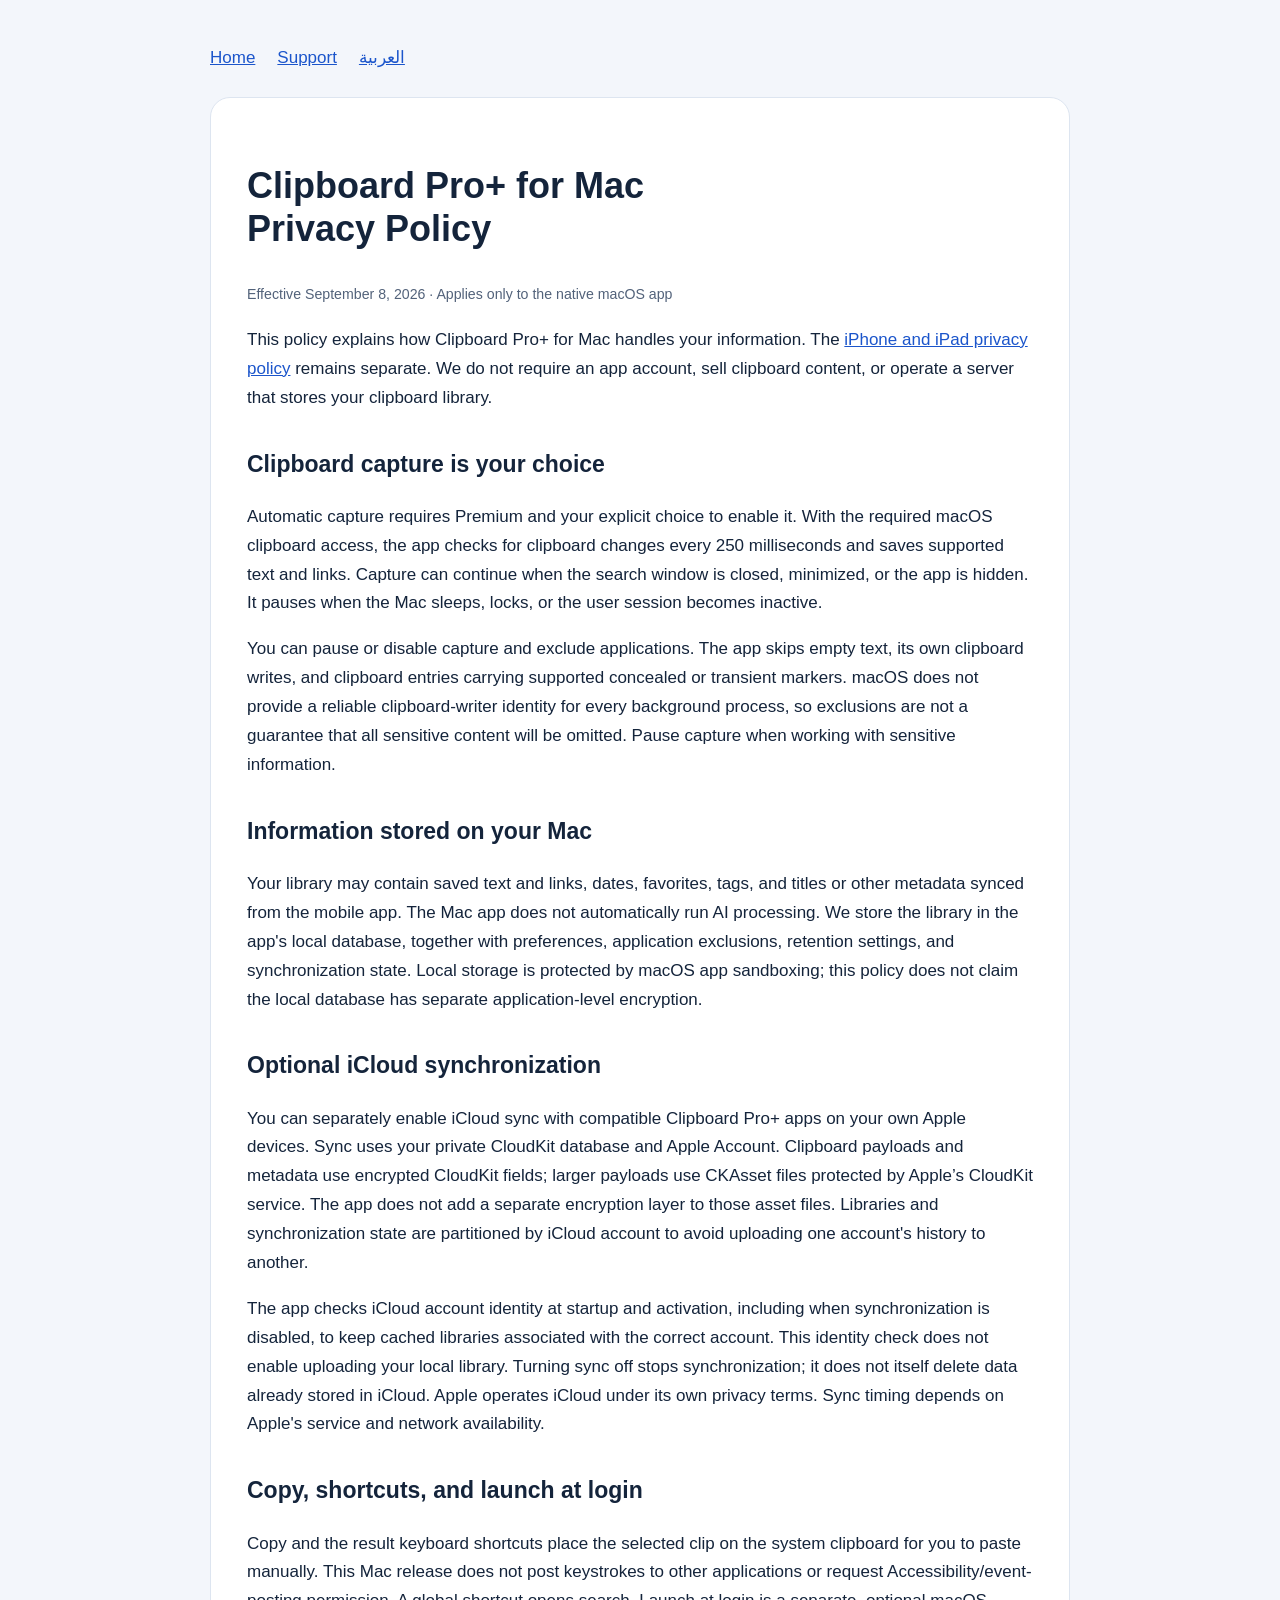
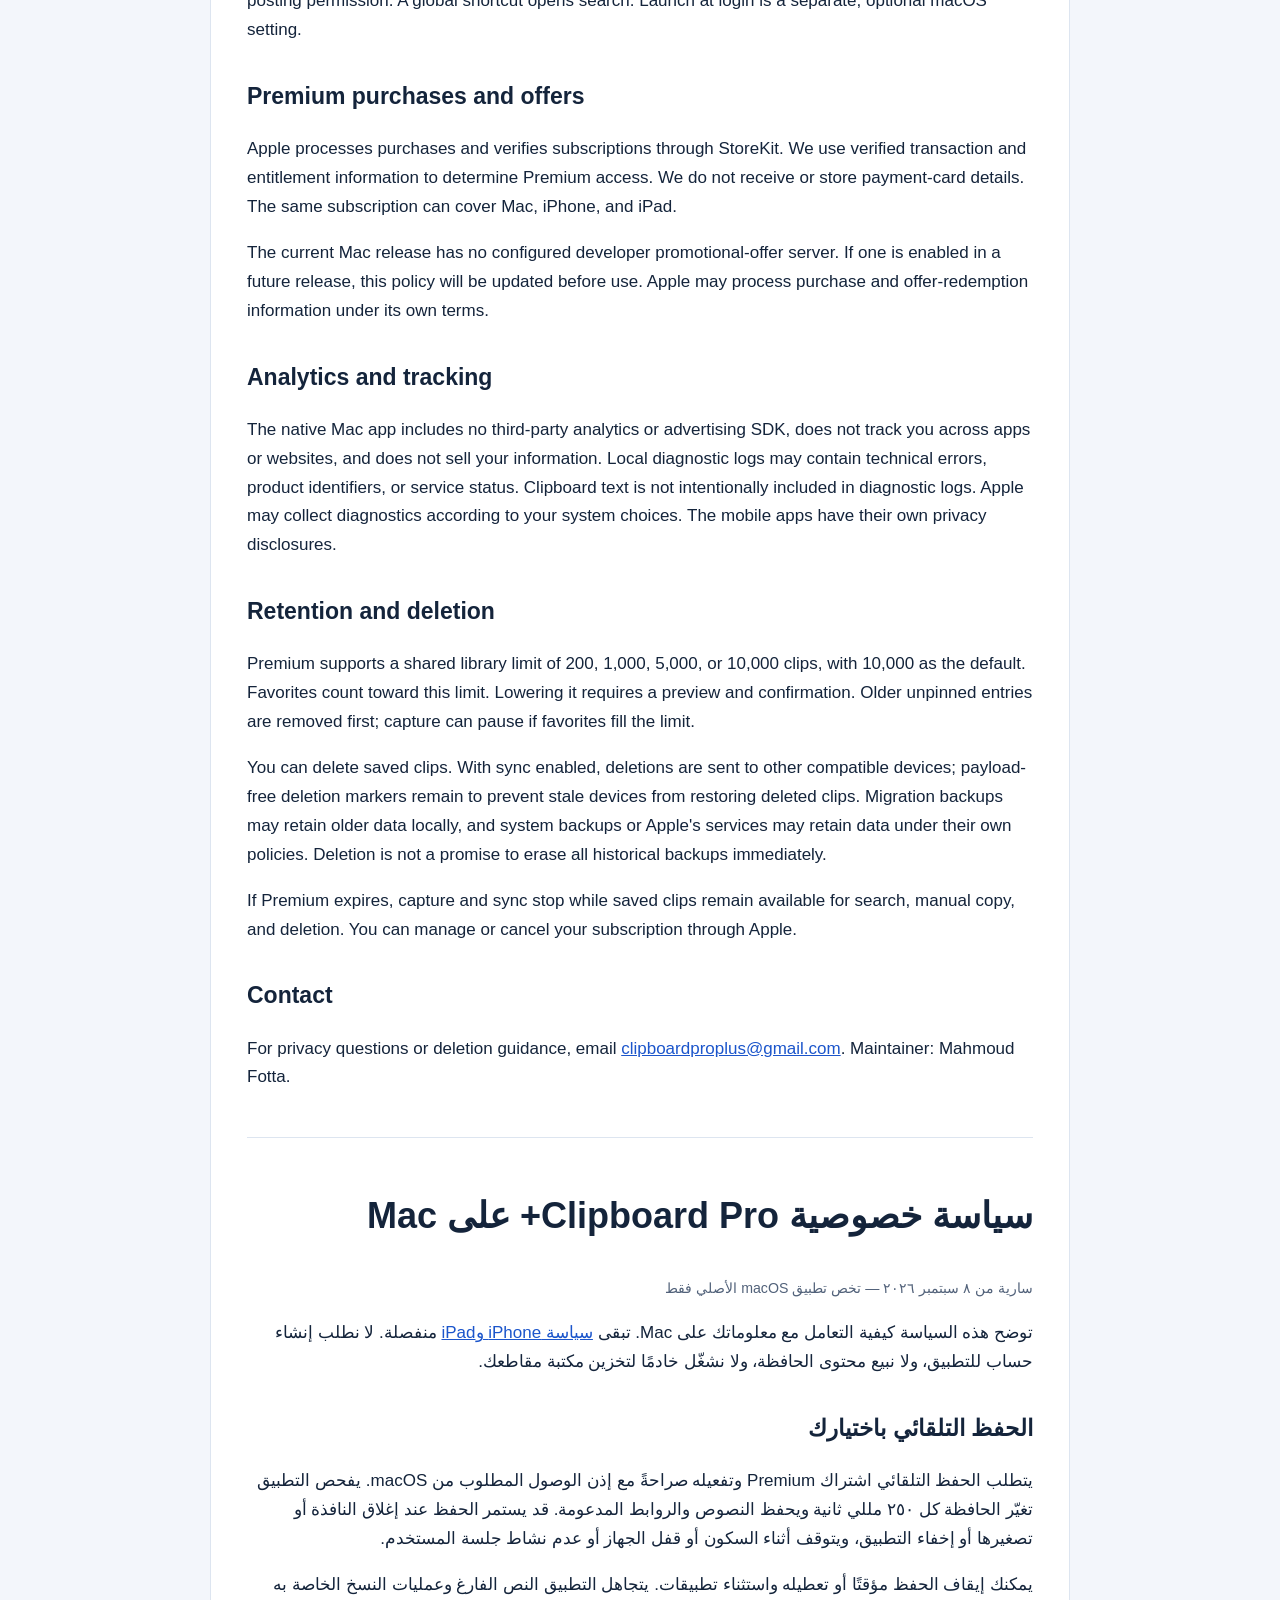
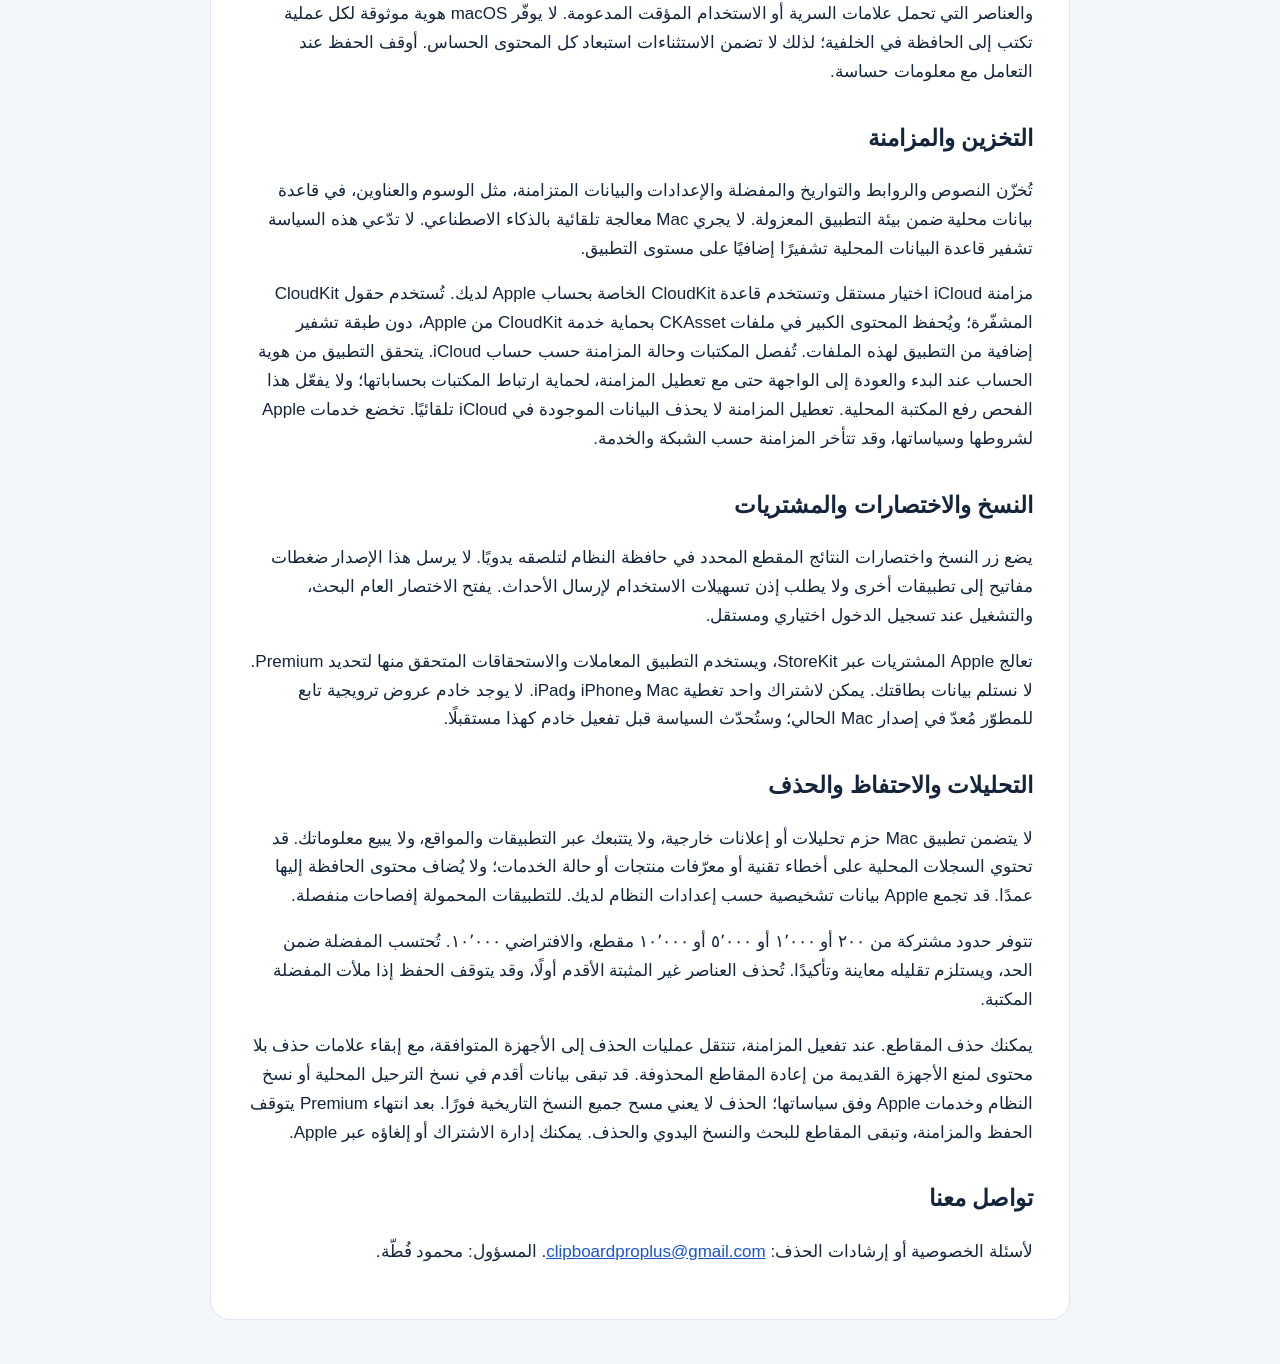
==== docs/mac-privacy-policy/index.html @ 97afd665 "Add a separate privacy policy for the native Mac companion" ====
<!doctype html>
<html lang="en"><head><meta charset="utf-8"><meta name="viewport" content="width=device-width,initial-scale=1"><title>Clipboard Pro+ for Mac — Privacy Policy</title><style>body{margin:0;background:#f3f6fb;color:#14243b;font:17px/1.7 -apple-system,BlinkMacSystemFont,sans-serif}main{max-width:860px;margin:auto;padding:44px 24px}article{padding:36px;background:white;border:1px solid #dde5f0;border-radius:20px}h1{line-height:1.2;font-size:36px}h2{font-size:23px;margin-top:32px}a{color:#1b55cb}nav{display:flex;gap:22px;flex-wrap:wrap;margin-bottom:24px}small{color:#52627a}section[lang=ar]{border-top:1px solid #dde5f0;margin-top:45px;padding-top:20px}</style></head><body><main><nav><a href="../">Home</a><a href="../support/">Support</a><a href="#arabic">العربية</a></nav><article>
<h1>Clipboard Pro+ for Mac<br>Privacy Policy</h1><small>Effective September 8, 2026 · Applies only to the native macOS app</small>
<p>This policy explains how Clipboard Pro+ for Mac handles your information. The <a href="../privacy-policy/">iPhone and iPad privacy policy</a> remains separate. We do not require an app account, sell clipboard content, or operate a server that stores your clipboard library.</p>
<h2>Clipboard capture is your choice</h2>
<p>Automatic capture requires Premium and your explicit choice to enable it. With the required macOS clipboard access, the app checks for clipboard changes every 250 milliseconds and saves supported text and links. Capture can continue when the search window is closed, minimized, or the app is hidden. It pauses when the Mac sleeps, locks, or the user session becomes inactive.</p>
<p>You can pause or disable capture and exclude applications. The app skips empty text, its own clipboard writes, and clipboard entries carrying supported concealed or transient markers. macOS does not provide a reliable clipboard-writer identity for every background process, so exclusions are not a guarantee that all sensitive content will be omitted. Pause capture when working with sensitive information.</p>
<h2>Information stored on your Mac</h2>
<p>Your library may contain saved text and links, dates, favorites, tags, and titles or other metadata synced from the mobile app. The Mac app does not automatically run AI processing. We store the library in the app's local database, together with preferences, application exclusions, retention settings, and synchronization state. Local storage is protected by macOS app sandboxing; this policy does not claim the local database has separate application-level encryption.</p>
<h2>Optional iCloud synchronization</h2>
<p>You can separately enable iCloud sync with compatible Clipboard Pro+ apps on your own Apple devices. Sync uses your private CloudKit database and Apple Account. Clipboard payloads and metadata use encrypted CloudKit fields; larger payloads use CKAsset files protected by Apple’s CloudKit service. The app does not add a separate encryption layer to those asset files. Libraries and synchronization state are partitioned by iCloud account to avoid uploading one account's history to another.</p>
<p>The app checks iCloud account identity at startup and activation, including when synchronization is disabled, to keep cached libraries associated with the correct account. This identity check does not enable uploading your local library. Turning sync off stops synchronization; it does not itself delete data already stored in iCloud. Apple operates iCloud under its own privacy terms. Sync timing depends on Apple's service and network availability.</p>
<h2>Copy, shortcuts, and launch at login</h2>
<p>Copy and the result keyboard shortcuts place the selected clip on the system clipboard for you to paste manually. This Mac release does not post keystrokes to other applications or request Accessibility/event-posting permission. A global shortcut opens search. Launch at login is a separate, optional macOS setting.</p>
<h2>Premium purchases and offers</h2>
<p>Apple processes purchases and verifies subscriptions through StoreKit. We use verified transaction and entitlement information to determine Premium access. We do not receive or store payment-card details. The same subscription can cover Mac, iPhone, and iPad.</p>
<p>The current Mac release has no configured developer promotional-offer server. If one is enabled in a future release, this policy will be updated before use. Apple may process purchase and offer-redemption information under its own terms.</p>
<h2>Analytics and tracking</h2>
<p>The native Mac app includes no third-party analytics or advertising SDK, does not track you across apps or websites, and does not sell your information. Local diagnostic logs may contain technical errors, product identifiers, or service status. Clipboard text is not intentionally included in diagnostic logs. Apple may collect diagnostics according to your system choices. The mobile apps have their own privacy disclosures.</p>
<h2>Retention and deletion</h2>
<p>Premium supports a shared library limit of 200, 1,000, 5,000, or 10,000 clips, with 10,000 as the default. Favorites count toward this limit. Lowering it requires a preview and confirmation. Older unpinned entries are removed first; capture can pause if favorites fill the limit.</p>
<p>You can delete saved clips. With sync enabled, deletions are sent to other compatible devices; payload-free deletion markers remain to prevent stale devices from restoring deleted clips. Migration backups may retain older data locally, and system backups or Apple's services may retain data under their own policies. Deletion is not a promise to erase all historical backups immediately.</p>
<p>If Premium expires, capture and sync stop while saved clips remain available for search, manual copy, and deletion. You can manage or cancel your subscription through Apple.</p>
<h2>Contact</h2><p>For privacy questions or deletion guidance, email <a href="mailto:clipboardproplus@gmail.com">clipboardproplus@gmail.com</a>. Maintainer: Mahmoud Fotta.</p>
<section id="arabic" lang="ar" dir="rtl"><h1>سياسة خصوصية Clipboard Pro+ على Mac</h1><small>سارية من ٨ سبتمبر ٢٠٢٦ — تخص تطبيق macOS الأصلي فقط</small>
<p>توضح هذه السياسة كيفية التعامل مع معلوماتك على Mac. تبقى <a href="../privacy-policy/">سياسة iPhone وiPad</a> منفصلة. لا نطلب إنشاء حساب للتطبيق، ولا نبيع محتوى الحافظة، ولا نشغّل خادمًا لتخزين مكتبة مقاطعك.</p>
<h2>الحفظ التلقائي باختيارك</h2><p>يتطلب الحفظ التلقائي اشتراك Premium وتفعيله صراحةً مع إذن الوصول المطلوب من macOS. يفحص التطبيق تغيّر الحافظة كل ٢٥٠ مللي ثانية ويحفظ النصوص والروابط المدعومة. قد يستمر الحفظ عند إغلاق النافذة أو تصغيرها أو إخفاء التطبيق، ويتوقف أثناء السكون أو قفل الجهاز أو عدم نشاط جلسة المستخدم.</p>
<p>يمكنك إيقاف الحفظ مؤقتًا أو تعطيله واستثناء تطبيقات. يتجاهل التطبيق النص الفارغ وعمليات النسخ الخاصة به والعناصر التي تحمل علامات السرية أو الاستخدام المؤقت المدعومة. لا يوفّر macOS هوية موثوقة لكل عملية تكتب إلى الحافظة في الخلفية؛ لذلك لا تضمن الاستثناءات استبعاد كل المحتوى الحساس. أوقف الحفظ عند التعامل مع معلومات حساسة.</p>
<h2>التخزين والمزامنة</h2><p>تُخزّن النصوص والروابط والتواريخ والمفضلة والإعدادات والبيانات المتزامنة، مثل الوسوم والعناوين، في قاعدة بيانات محلية ضمن بيئة التطبيق المعزولة. لا يجري Mac معالجة تلقائية بالذكاء الاصطناعي. لا تدّعي هذه السياسة تشفير قاعدة البيانات المحلية تشفيرًا إضافيًا على مستوى التطبيق.</p>
<p>مزامنة iCloud اختيار مستقل وتستخدم قاعدة CloudKit الخاصة بحساب Apple لديك. تُستخدم حقول CloudKit المشفّرة؛ ويُحفظ المحتوى الكبير في ملفات CKAsset بحماية خدمة CloudKit من Apple، دون طبقة تشفير إضافية من التطبيق لهذه الملفات. تُفصل المكتبات وحالة المزامنة حسب حساب iCloud. يتحقق التطبيق من هوية الحساب عند البدء والعودة إلى الواجهة حتى مع تعطيل المزامنة، لحماية ارتباط المكتبات بحساباتها؛ ولا يفعّل هذا الفحص رفع المكتبة المحلية. تعطيل المزامنة لا يحذف البيانات الموجودة في iCloud تلقائيًا. تخضع خدمات Apple لشروطها وسياساتها، وقد تتأخر المزامنة حسب الشبكة والخدمة.</p>
<h2>النسخ والاختصارات والمشتريات</h2><p>يضع زر النسخ واختصارات النتائج المقطع المحدد في حافظة النظام لتلصقه يدويًا. لا يرسل هذا الإصدار ضغطات مفاتيح إلى تطبيقات أخرى ولا يطلب إذن تسهيلات الاستخدام لإرسال الأحداث. يفتح الاختصار العام البحث، والتشغيل عند تسجيل الدخول اختياري ومستقل.</p>
<p>تعالج Apple المشتريات عبر StoreKit، ويستخدم التطبيق المعاملات والاستحقاقات المتحقق منها لتحديد Premium. لا نستلم بيانات بطاقتك. يمكن لاشتراك واحد تغطية Mac وiPhone وiPad. لا يوجد خادم عروض ترويجية تابع للمطوّر مُعدّ في إصدار Mac الحالي؛ وستُحدّث السياسة قبل تفعيل خادم كهذا مستقبلًا.</p>
<h2>التحليلات والاحتفاظ والحذف</h2><p>لا يتضمن تطبيق Mac حزم تحليلات أو إعلانات خارجية، ولا يتتبعك عبر التطبيقات والمواقع، ولا يبيع معلوماتك. قد تحتوي السجلات المحلية على أخطاء تقنية أو معرّفات منتجات أو حالة الخدمات؛ ولا يُضاف محتوى الحافظة إليها عمدًا. قد تجمع Apple بيانات تشخيصية حسب إعدادات النظام لديك. للتطبيقات المحمولة إفصاحات منفصلة.</p>
<p>تتوفر حدود مشتركة من ٢٠٠ أو ١٬٠٠٠ أو ٥٬٠٠٠ أو ١٠٬٠٠٠ مقطع، والافتراضي ١٠٬٠٠٠. تُحتسب المفضلة ضمن الحد، ويستلزم تقليله معاينة وتأكيدًا. تُحذف العناصر غير المثبتة الأقدم أولًا، وقد يتوقف الحفظ إذا ملأت المفضلة المكتبة.</p>
<p>يمكنك حذف المقاطع. عند تفعيل المزامنة، تنتقل عمليات الحذف إلى الأجهزة المتوافقة، مع إبقاء علامات حذف بلا محتوى لمنع الأجهزة القديمة من إعادة المقاطع المحذوفة. قد تبقى بيانات أقدم في نسخ الترحيل المحلية أو نسخ النظام وخدمات Apple وفق سياساتها؛ الحذف لا يعني مسح جميع النسخ التاريخية فورًا. بعد انتهاء Premium يتوقف الحفظ والمزامنة، وتبقى المقاطع للبحث والنسخ اليدوي والحذف. يمكنك إدارة الاشتراك أو إلغاؤه عبر Apple.</p>
<h2>تواصل معنا</h2><p>لأسئلة الخصوصية أو إرشادات الحذف: <a href="mailto:clipboardproplus@gmail.com">clipboardproplus@gmail.com</a>. المسؤول: محمود فُطّة.</p></section>
</article></main></body></html>
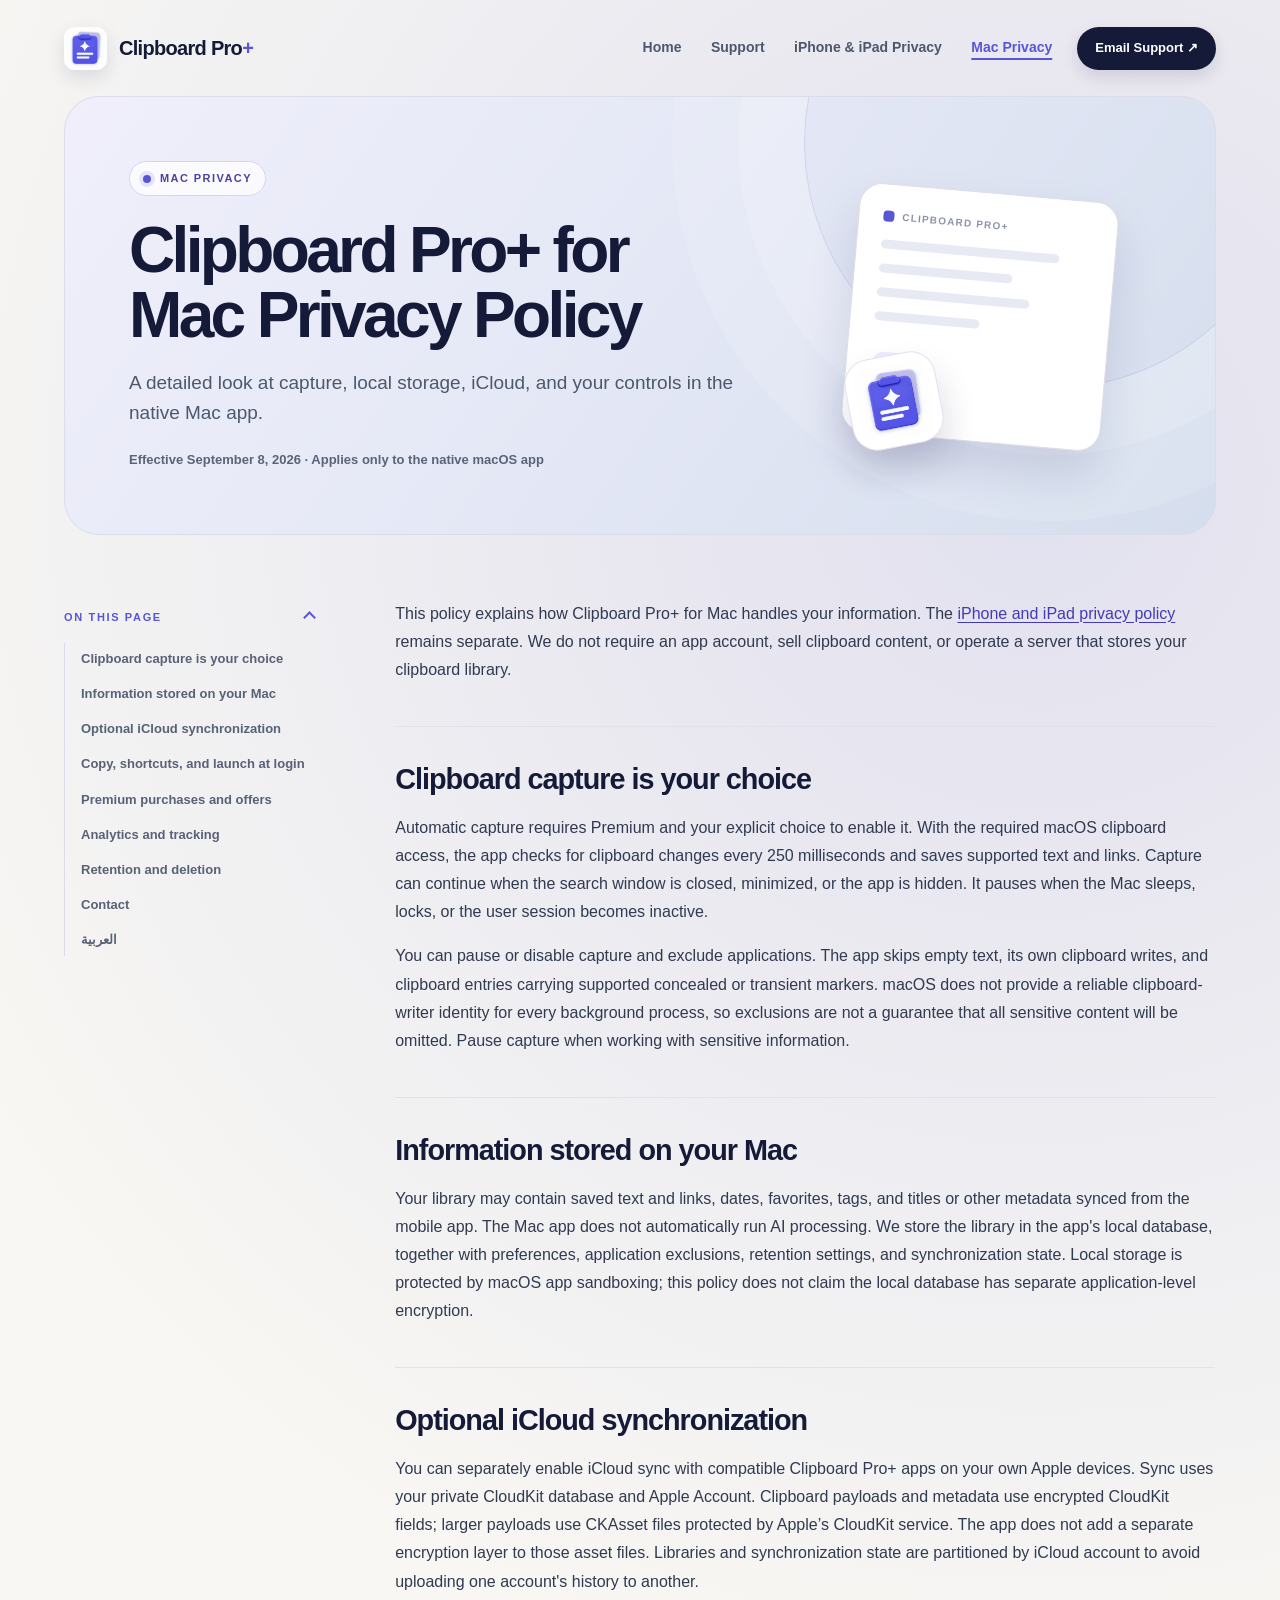
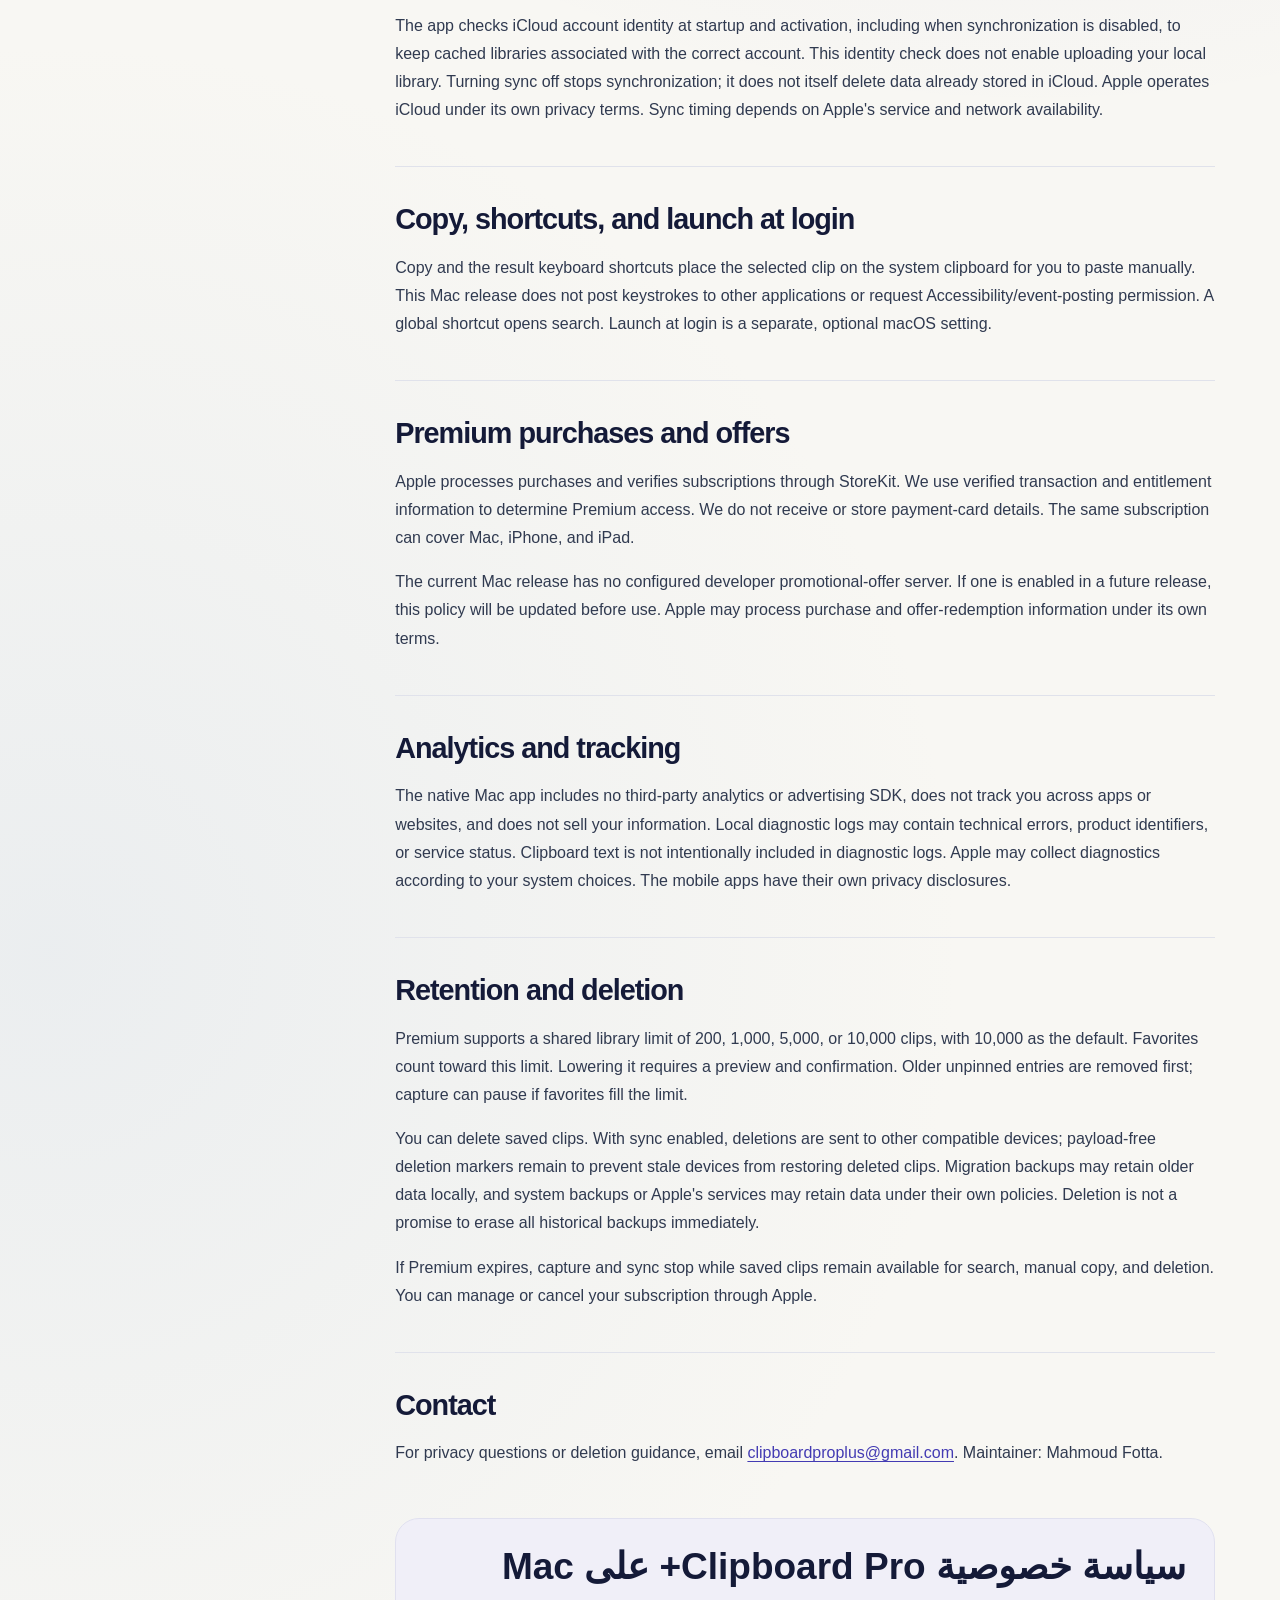
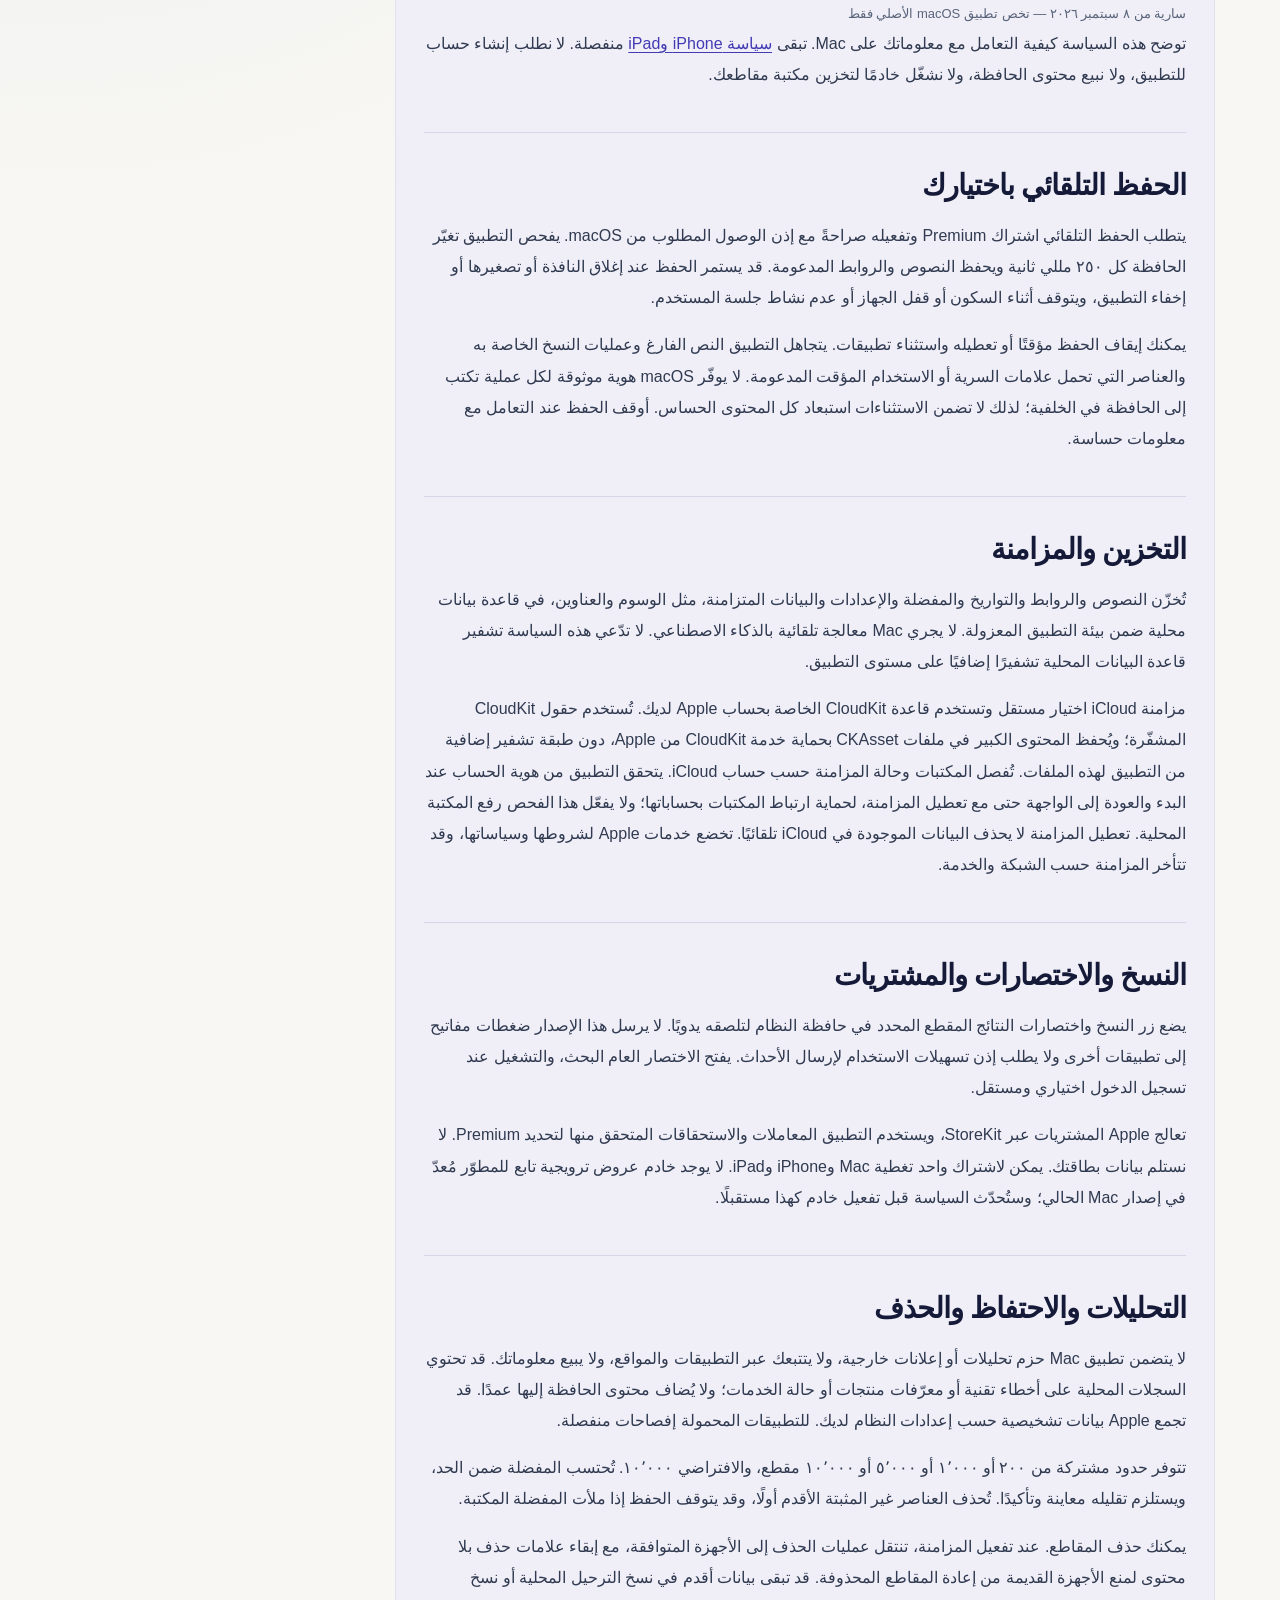
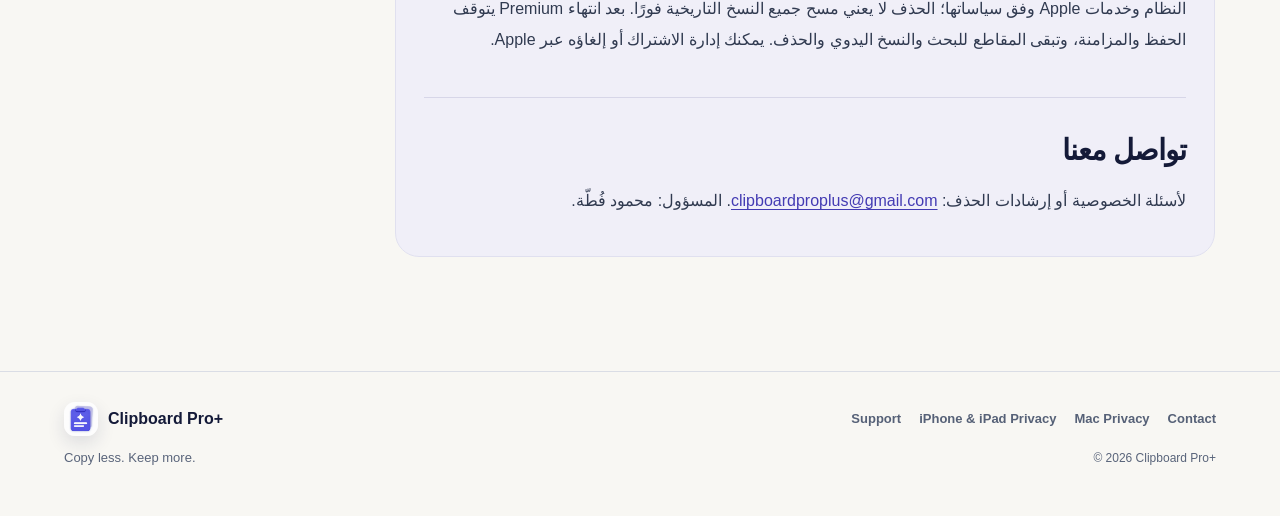
==== commit 0fb1877f: "Publish refreshed Clipboard Pro+ pages" ====
--- a/docs/mac-privacy-policy/index.html
+++ b/docs/mac-privacy-policy/index.html
@@ -1,27 +1,89 @@
 <!doctype html>
-<html lang="en"><head><meta charset="utf-8"><meta name="viewport" content="width=device-width,initial-scale=1"><title>Clipboard Pro+ for Mac — Privacy Policy</title><style>body{margin:0;background:#f3f6fb;color:#14243b;font:17px/1.7 -apple-system,BlinkMacSystemFont,sans-serif}main{max-width:860px;margin:auto;padding:44px 24px}article{padding:36px;background:white;border:1px solid #dde5f0;border-radius:20px}h1{line-height:1.2;font-size:36px}h2{font-size:23px;margin-top:32px}a{color:#1b55cb}nav{display:flex;gap:22px;flex-wrap:wrap;margin-bottom:24px}small{color:#52627a}section[lang=ar]{border-top:1px solid #dde5f0;margin-top:45px;padding-top:20px}</style></head><body><main><nav><a href="../">Home</a><a href="../support/">Support</a><a href="#arabic">العربية</a></nav><article>
-<h1>Clipboard Pro+ for Mac<br>Privacy Policy</h1><small>Effective September 8, 2026 · Applies only to the native macOS app</small>
+<html lang="en">
+<head>
+  <meta charset="utf-8">
+  <meta name="viewport" content="width=device-width, initial-scale=1">
+  <meta name="description" content="A detailed look at capture, local storage, iCloud, and your controls in the native Mac app.">
+  <title>Clipboard Pro+ for Mac Privacy Policy</title>
+  <link rel="icon" type="image/png" href="../assets/app-icon.png">
+  <link rel="stylesheet" href="../site.css?v=20260923-3">
+</head>
+<body class="info info-mac-privacy">
+  <a class="info-skip" href="#main">Skip to content</a>
+  <header class="info-header">
+    <div class="info-shell info-header-inner">
+      <a class="info-brand" href="../" aria-label="Clipboard Pro+ home">
+        <img src="../assets/app-icon.png" width="43" height="43" alt="">
+        <span>Clipboard Pro<b>+</b></span>
+      </a>
+      <nav class="info-nav" aria-label="Main navigation">
+        <a href="../">Home</a>
+        <a href="../support/">Support</a>
+        <a href="../privacy-policy/">iPhone &amp; iPad Privacy</a>
+        <a href="../mac-privacy-policy/" aria-current="page">Mac Privacy</a>
+      </nav>
+      <a class="info-contact" href="mailto:clipboardproplus@gmail.com">Email Support <span aria-hidden="true">&nbsp;↗</span></a>
+    </div>
+  </header>
+  <main class="info-main info-shell" id="main">
+    <section class="info-hero" aria-labelledby="page-title">
+      <div class="info-hero-copy">
+        <span class="info-eyebrow">Mac privacy</span>
+        <h1 id="page-title">Clipboard Pro+ for Mac Privacy Policy</h1>
+        <p class="info-hero-description">A detailed look at capture, local storage, iCloud, and your controls in the native Mac app.</p>
+        <p class="info-date">Effective September 8, 2026 · Applies only to the native macOS app</p>
+      </div>
+      <div class="info-hero-visual" aria-hidden="true">
+        <div class="info-visual-sheet">
+          <span class="info-sheet-top">CLIPBOARD PRO+</span>
+          <span class="info-sheet-line"></span>
+          <span class="info-sheet-line"></span>
+          <span class="info-sheet-line"></span>
+          <span class="info-sheet-line"></span>
+          <span class="info-sheet-mark">⌘</span>
+        </div>
+        <div class="info-visual-icon"><img src="../assets/app-icon.png" alt=""></div>
+      </div>
+    </section>
+    <div class="info-content-layout">
+      <aside class="info-toc" aria-label="On this page">
+        <details class="info-toc-details" open>
+        <summary class="info-toc-heading">On this page</summary>
+        <nav aria-label="Page sections">
+          <a href="#clipboard-capture-is-your-choice">Clipboard capture is your choice</a>
+          <a href="#information-stored-on-your-mac">Information stored on your Mac</a>
+          <a href="#optional-icloud-synchronization">Optional iCloud synchronization</a>
+          <a href="#copy-shortcuts-and-launch-at-login">Copy, shortcuts, and launch at login</a>
+          <a href="#premium-purchases-and-offers">Premium purchases and offers</a>
+          <a href="#analytics-and-tracking">Analytics and tracking</a>
+          <a href="#retention-and-deletion">Retention and deletion</a>
+          <a href="#contact">Contact</a>
+          <a href="#arabic" lang="ar">العربية</a>
+        </nav>
+        </details>
+      </aside>
+      <article class="info-article">
 <p>This policy explains how Clipboard Pro+ for Mac handles your information. The <a href="../privacy-policy/">iPhone and iPad privacy policy</a> remains separate. We do not require an app account, sell clipboard content, or operate a server that stores your clipboard library.</p>
-<h2>Clipboard capture is your choice</h2>
+<h2 id="clipboard-capture-is-your-choice">Clipboard capture is your choice</h2>
 <p>Automatic capture requires Premium and your explicit choice to enable it. With the required macOS clipboard access, the app checks for clipboard changes every 250 milliseconds and saves supported text and links. Capture can continue when the search window is closed, minimized, or the app is hidden. It pauses when the Mac sleeps, locks, or the user session becomes inactive.</p>
 <p>You can pause or disable capture and exclude applications. The app skips empty text, its own clipboard writes, and clipboard entries carrying supported concealed or transient markers. macOS does not provide a reliable clipboard-writer identity for every background process, so exclusions are not a guarantee that all sensitive content will be omitted. Pause capture when working with sensitive information.</p>
-<h2>Information stored on your Mac</h2>
+<h2 id="information-stored-on-your-mac">Information stored on your Mac</h2>
 <p>Your library may contain saved text and links, dates, favorites, tags, and titles or other metadata synced from the mobile app. The Mac app does not automatically run AI processing. We store the library in the app's local database, together with preferences, application exclusions, retention settings, and synchronization state. Local storage is protected by macOS app sandboxing; this policy does not claim the local database has separate application-level encryption.</p>
-<h2>Optional iCloud synchronization</h2>
+<h2 id="optional-icloud-synchronization">Optional iCloud synchronization</h2>
 <p>You can separately enable iCloud sync with compatible Clipboard Pro+ apps on your own Apple devices. Sync uses your private CloudKit database and Apple Account. Clipboard payloads and metadata use encrypted CloudKit fields; larger payloads use CKAsset files protected by Apple’s CloudKit service. The app does not add a separate encryption layer to those asset files. Libraries and synchronization state are partitioned by iCloud account to avoid uploading one account's history to another.</p>
 <p>The app checks iCloud account identity at startup and activation, including when synchronization is disabled, to keep cached libraries associated with the correct account. This identity check does not enable uploading your local library. Turning sync off stops synchronization; it does not itself delete data already stored in iCloud. Apple operates iCloud under its own privacy terms. Sync timing depends on Apple's service and network availability.</p>
-<h2>Copy, shortcuts, and launch at login</h2>
+<h2 id="copy-shortcuts-and-launch-at-login">Copy, shortcuts, and launch at login</h2>
 <p>Copy and the result keyboard shortcuts place the selected clip on the system clipboard for you to paste manually. This Mac release does not post keystrokes to other applications or request Accessibility/event-posting permission. A global shortcut opens search. Launch at login is a separate, optional macOS setting.</p>
-<h2>Premium purchases and offers</h2>
+<h2 id="premium-purchases-and-offers">Premium purchases and offers</h2>
 <p>Apple processes purchases and verifies subscriptions through StoreKit. We use verified transaction and entitlement information to determine Premium access. We do not receive or store payment-card details. The same subscription can cover Mac, iPhone, and iPad.</p>
 <p>The current Mac release has no configured developer promotional-offer server. If one is enabled in a future release, this policy will be updated before use. Apple may process purchase and offer-redemption information under its own terms.</p>
-<h2>Analytics and tracking</h2>
+<h2 id="analytics-and-tracking">Analytics and tracking</h2>
 <p>The native Mac app includes no third-party analytics or advertising SDK, does not track you across apps or websites, and does not sell your information. Local diagnostic logs may contain technical errors, product identifiers, or service status. Clipboard text is not intentionally included in diagnostic logs. Apple may collect diagnostics according to your system choices. The mobile apps have their own privacy disclosures.</p>
-<h2>Retention and deletion</h2>
+<h2 id="retention-and-deletion">Retention and deletion</h2>
 <p>Premium supports a shared library limit of 200, 1,000, 5,000, or 10,000 clips, with 10,000 as the default. Favorites count toward this limit. Lowering it requires a preview and confirmation. Older unpinned entries are removed first; capture can pause if favorites fill the limit.</p>
 <p>You can delete saved clips. With sync enabled, deletions are sent to other compatible devices; payload-free deletion markers remain to prevent stale devices from restoring deleted clips. Migration backups may retain older data locally, and system backups or Apple's services may retain data under their own policies. Deletion is not a promise to erase all historical backups immediately.</p>
 <p>If Premium expires, capture and sync stop while saved clips remain available for search, manual copy, and deletion. You can manage or cancel your subscription through Apple.</p>
-<h2>Contact</h2><p>For privacy questions or deletion guidance, email <a href="mailto:clipboardproplus@gmail.com">clipboardproplus@gmail.com</a>. Maintainer: Mahmoud Fotta.</p>
+<h2 id="contact">Contact</h2><p>For privacy questions or deletion guidance, email <a href="mailto:clipboardproplus@gmail.com">clipboardproplus@gmail.com</a>. Maintainer: Mahmoud Fotta.</p>
 <section id="arabic" lang="ar" dir="rtl"><h1>سياسة خصوصية Clipboard Pro+ على Mac</h1><small>سارية من ٨ سبتمبر ٢٠٢٦ — تخص تطبيق macOS الأصلي فقط</small>
 <p>توضح هذه السياسة كيفية التعامل مع معلوماتك على Mac. تبقى <a href="../privacy-policy/">سياسة iPhone وiPad</a> منفصلة. لا نطلب إنشاء حساب للتطبيق، ولا نبيع محتوى الحافظة، ولا نشغّل خادمًا لتخزين مكتبة مقاطعك.</p>
 <h2>الحفظ التلقائي باختيارك</h2><p>يتطلب الحفظ التلقائي اشتراك Premium وتفعيله صراحةً مع إذن الوصول المطلوب من macOS. يفحص التطبيق تغيّر الحافظة كل ٢٥٠ مللي ثانية ويحفظ النصوص والروابط المدعومة. قد يستمر الحفظ عند إغلاق النافذة أو تصغيرها أو إخفاء التطبيق، ويتوقف أثناء السكون أو قفل الجهاز أو عدم نشاط جلسة المستخدم.</p>
@@ -34,4 +96,21 @@
 <p>تتوفر حدود مشتركة من ٢٠٠ أو ١٬٠٠٠ أو ٥٬٠٠٠ أو ١٠٬٠٠٠ مقطع، والافتراضي ١٠٬٠٠٠. تُحتسب المفضلة ضمن الحد، ويستلزم تقليله معاينة وتأكيدًا. تُحذف العناصر غير المثبتة الأقدم أولًا، وقد يتوقف الحفظ إذا ملأت المفضلة المكتبة.</p>
 <p>يمكنك حذف المقاطع. عند تفعيل المزامنة، تنتقل عمليات الحذف إلى الأجهزة المتوافقة، مع إبقاء علامات حذف بلا محتوى لمنع الأجهزة القديمة من إعادة المقاطع المحذوفة. قد تبقى بيانات أقدم في نسخ الترحيل المحلية أو نسخ النظام وخدمات Apple وفق سياساتها؛ الحذف لا يعني مسح جميع النسخ التاريخية فورًا. بعد انتهاء Premium يتوقف الحفظ والمزامنة، وتبقى المقاطع للبحث والنسخ اليدوي والحذف. يمكنك إدارة الاشتراك أو إلغاؤه عبر Apple.</p>
 <h2>تواصل معنا</h2><p>لأسئلة الخصوصية أو إرشادات الحذف: <a href="mailto:clipboardproplus@gmail.com">clipboardproplus@gmail.com</a>. المسؤول: محمود فُطّة.</p></section>
-</article></main></body></html>
+      </article>
+    </div>
+  </main>
+  <footer class="info-footer info-shell">
+    <div class="info-footer-brand"><img src="../assets/app-icon.png" width="34" height="34" alt=""><span>Clipboard Pro+</span></div>
+    <p>Copy less. Keep more.</p>
+    <nav aria-label="Footer navigation"><a href="../support/">Support</a><a href="../privacy-policy/">iPhone &amp; iPad Privacy</a><a href="../mac-privacy-policy/">Mac Privacy</a><a href="mailto:clipboardproplus@gmail.com">Contact</a></nav>
+    <small>© 2026 Clipboard Pro+</small>
+  </footer>
+  <script>
+    const sectionList = document.querySelector('.info-toc-details');
+    const compactLayout = window.matchMedia('(max-width: 700px)');
+    const syncSectionList = () => { sectionList.open = !compactLayout.matches; };
+    syncSectionList();
+    compactLayout.addEventListener('change', syncSectionList);
+  </script>
+</body>
+</html>
--- a/docs/site.css
+++ b/docs/site.css
@@ -0,0 +1,302 @@
+:root {
+  color-scheme: light dark;
+  --bg: #f3f5f7;
+  --surface: rgba(255, 255, 255, 0.88);
+  --surface-strong: #ffffff;
+  --text: #10202e;
+  --muted: #52606d;
+  --border: rgba(16, 32, 46, 0.12);
+  --accent: #1166cc;
+  --accent-strong: #0c4fa0;
+  --shadow: 0 18px 50px rgba(16, 32, 46, 0.08);
+}
+
+@media (prefers-color-scheme: dark) {
+  :root {
+    --bg: #0e141a;
+    --surface: rgba(25, 34, 43, 0.9);
+    --surface-strong: #17212b;
+    --text: #edf3f8;
+    --muted: #aab8c4;
+    --border: rgba(237, 243, 248, 0.1);
+    --accent: #66aaff;
+    --accent-strong: #8bbcff;
+    --shadow: 0 22px 60px rgba(0, 0, 0, 0.28);
+  }
+}
+
+* {
+  box-sizing: border-box;
+}
+
+html {
+  font-family: -apple-system, BlinkMacSystemFont, "SF Pro Text", "Segoe UI", sans-serif;
+  line-height: 1.55;
+}
+
+body {
+  margin: 0;
+  min-height: 100vh;
+  color: var(--text);
+  background:
+    radial-gradient(circle at top left, rgba(17, 102, 204, 0.12), transparent 34%),
+    radial-gradient(circle at bottom right, rgba(17, 102, 204, 0.08), transparent 30%),
+    var(--bg);
+}
+
+a {
+  color: var(--accent);
+}
+
+a:hover {
+  color: var(--accent-strong);
+}
+
+.page {
+  max-width: 860px;
+  margin: 0 auto;
+  padding: 32px 20px 56px;
+}
+
+.hero,
+.card {
+  background: var(--surface);
+  border: 1px solid var(--border);
+  border-radius: 20px;
+  box-shadow: var(--shadow);
+  backdrop-filter: blur(16px);
+}
+
+.hero {
+  padding: 28px;
+  margin-bottom: 20px;
+}
+
+.card {
+  padding: 24px;
+  margin-bottom: 16px;
+}
+
+.eyebrow {
+  display: inline-block;
+  margin-bottom: 10px;
+  padding: 6px 10px;
+  border-radius: 999px;
+  background: rgba(17, 102, 204, 0.12);
+  color: var(--accent-strong);
+  font-size: 13px;
+  font-weight: 700;
+  letter-spacing: 0.02em;
+  text-transform: uppercase;
+}
+
+h1,
+h2,
+h3 {
+  margin: 0 0 12px;
+  line-height: 1.15;
+}
+
+h1 {
+  font-size: clamp(32px, 5vw, 46px);
+}
+
+h2 {
+  font-size: 22px;
+}
+
+p,
+ul {
+  margin: 0 0 14px;
+}
+
+ul {
+  padding-left: 20px;
+}
+
+.nav {
+  display: flex;
+  flex-wrap: wrap;
+  gap: 10px;
+  margin-bottom: 18px;
+}
+
+.nav a,
+.button {
+  display: inline-flex;
+  align-items: center;
+  justify-content: center;
+  min-height: 42px;
+  padding: 0 16px;
+  border: 1px solid var(--border);
+  border-radius: 999px;
+  background: var(--surface-strong);
+  color: var(--text);
+  font-weight: 600;
+  text-decoration: none;
+}
+
+.button.primary {
+  background: var(--accent);
+  border-color: transparent;
+  color: white;
+}
+
+.button.primary:hover {
+  background: var(--accent-strong);
+  color: white;
+}
+
+.grid {
+  display: grid;
+  grid-template-columns: repeat(auto-fit, minmax(240px, 1fr));
+  gap: 16px;
+}
+
+.muted {
+  color: var(--muted);
+}
+
+.footer {
+  margin-top: 20px;
+  font-size: 14px;
+  color: var(--muted);
+}
+
+/* Support and policy pages share the product site's visual language. Keep
+   these rules scoped so the homepage retains its own layout in home.css. */
+.info {
+  color-scheme: light;
+  --info-ink: #141a38;
+  --info-muted: #59647a;
+  --info-indigo: #5856d6;
+  --info-line: #e0e2eb;
+  color: var(--info-ink);
+  background:
+    radial-gradient(circle at 81% 9%, rgba(88, 86, 214, 0.14), transparent 25%),
+    radial-gradient(circle at 4% 48%, rgba(207, 218, 232, 0.32), transparent 30%),
+    #f8f7f3;
+  overflow-x: clip;
+}
+
+.info * { box-sizing: border-box; }
+.info a { color: #433bb3; }
+.info a:hover { color: #292078; }
+.info a:focus-visible { outline: 3px solid var(--info-indigo); outline-offset: 4px; border-radius: 4px; }
+.info p, .info ul, .info ol { margin-block: 0; }
+.info-shell { width: min(100%, 1320px); margin-inline: auto; padding-inline: clamp(24px, 5vw, 72px); }
+.info-skip { position: absolute; top: -90px; left: 16px; z-index: 100; padding: 12px 18px; border-radius: 12px; background: white; color: var(--info-ink); }
+.info-skip:focus { top: 12px; }
+
+.info-header { position: relative; z-index: 4; }
+.info-header-inner { min-height: 96px; display: flex; align-items: center; gap: 25px; }
+.info-brand { display: inline-flex; align-items: center; gap: 12px; white-space: nowrap; color: var(--info-ink) !important; font-size: 20px; font-weight: 760; letter-spacing: -0.035em; text-decoration: none; }
+.info-brand img, .info-footer-brand img { display: block; border-radius: 11px; box-shadow: 0 7px 18px rgba(27, 32, 82, 0.12); }
+.info-brand b { color: var(--info-indigo); }
+.info-nav { display: flex; align-items: center; justify-content: center; gap: clamp(15px, 2.3vw, 32px); margin-left: auto; }
+.info-nav a { color: #4d576c; font-size: 14px; font-weight: 650; text-decoration: none; white-space: nowrap; }
+.info-nav a:hover, .info-nav a[aria-current="page"] { color: var(--info-indigo); }
+.info-nav a[aria-current="page"] { text-decoration: underline; text-underline-offset: 6px; text-decoration-thickness: 2px; }
+.info-header .info-contact { display: inline-flex; align-items: center; justify-content: center; min-height: 43px; padding: 0 18px; border-radius: 999px; background: var(--info-ink); color: white; font-size: 13px; font-weight: 700; text-decoration: none; white-space: nowrap; box-shadow: 0 7px 16px rgba(20, 26, 56, 0.12); }
+.info-header .info-contact:hover { background: #303861; color: white; }
+
+.info-main { padding-bottom: 104px; }
+.info-hero { position: relative; isolation: isolate; display: grid; grid-template-columns: minmax(0, 1fr) minmax(240px, 0.46fr); align-items: center; gap: 30px; min-height: 360px; padding: clamp(32px, 5vw, 66px); border: 1px solid #dcdce9; border-radius: 35px; background: linear-gradient(125deg, #f0effb 0%, #e3e7f5 53%, #d5deed 100%); overflow: hidden; }
+.info-hero::before { content: ""; position: absolute; z-index: -1; width: 490px; height: 490px; right: -7%; top: -200px; border: 1px solid rgba(88, 86, 214, 0.13); border-radius: 50%; box-shadow: 0 0 0 66px rgba(255,255,255,0.14), 0 0 0 132px rgba(255,255,255,0.11); }
+.info-hero-copy { position: relative; z-index: 1; animation: info-rise 700ms both; }
+.info-eyebrow { display: inline-flex; align-items: center; gap: 9px; padding: 8px 13px; border: 1px solid #d6d4ee; border-radius: 999px; background: #ffffffbd; color: #4b419f; font-size: 11px; font-weight: 800; letter-spacing: 0.13em; text-transform: uppercase; }
+.info-eyebrow::before { content: ""; width: 8px; height: 8px; border-radius: 50%; background: var(--info-indigo); box-shadow: 0 0 0 4px rgba(88, 86, 214, 0.13); }
+.info-hero h1 { max-width: 760px; margin: 22px 0 0; color: var(--info-ink); font-size: clamp(44px, 5vw, 70px); font-weight: 790; line-height: 1.02; letter-spacing: -0.057em; text-wrap: balance; }
+.info-hero-description { max-width: 645px; margin-top: 19px !important; color: #4d586c; font-size: clamp(16px, 1.5vw, 19px); line-height: 1.58; }
+.info-date { margin-top: 22px !important; color: #5a6479; font-size: 13px; font-weight: 650; }
+.info-hero-visual { position: relative; min-height: 250px; animation: info-rise 800ms 100ms both; }
+.info-visual-sheet { position: absolute; top: 2px; right: 13%; width: min(260px, 85%); min-height: 250px; padding: 24px; transform: rotate(5deg); border: 1px solid #dedeea; border-radius: 23px; background: #fff; box-shadow: 0 24px 45px rgba(32, 39, 90, 0.13); animation: info-float-sheet 7s ease-in-out infinite alternate; }
+.info-sheet-top { display: flex; align-items: center; gap: 8px; color: #8e92a8; font-size: 10px; font-weight: 800; letter-spacing: 0.12em; }
+.info-sheet-top::before { content: ""; display: inline-block; width: 11px; height: 11px; border-radius: 4px; background: var(--info-indigo); }
+.info-sheet-line { display: block; width: 85%; height: 9px; margin-top: 15px; border-radius: 999px; background: #e8eaf3; }
+.info-sheet-line:nth-of-type(3) { width: 64%; }
+.info-sheet-line:nth-of-type(4) { width: 73%; }
+.info-sheet-line:nth-of-type(5) { width: 50%; }
+.info-sheet-mark { display: grid; place-items: center; width: 46px; height: 46px; margin-top: 31px; border-radius: 14px; background: #edebff; color: #4c42b9; font-size: 24px; font-weight: 700; }
+.info-visual-icon { position: absolute; left: 3%; bottom: -7px; width: 92px; height: 92px; padding: 7px; transform: rotate(-11deg); border: 1px solid #e3e1ef; border-radius: 25px; background: white; box-shadow: 0 20px 34px rgba(31, 34, 83, 0.15); animation: info-float-icon 6s ease-in-out infinite alternate; }
+.info-visual-icon img { display: block; width: 100%; height: 100%; border-radius: 18px; }
+
+.info-content-layout { display: grid; grid-template-columns: minmax(195px, 0.31fr) minmax(0, 1fr); gap: clamp(38px, 6vw, 92px); align-items: start; padding-top: 65px; animation: info-rise 800ms 160ms both; }
+.info-toc { position: sticky; top: 24px; max-height: calc(100vh - 48px); padding-top: 9px; overflow-y: auto; }
+.info-toc-heading { display: flex; align-items: center; justify-content: space-between; gap: 10px; margin: 0 0 17px !important; color: var(--info-indigo); cursor: pointer; font-size: 11px; font-weight: 800; letter-spacing: 0.15em; list-style: none; text-transform: uppercase; }
+.info-toc-heading::-webkit-details-marker { display: none; }
+.info-toc-heading::after { content: ""; flex: none; width: 7px; height: 7px; margin-right: 4px; border-right: 2px solid currentColor; border-bottom: 2px solid currentColor; transform: rotate(45deg); transition: transform 160ms ease; }
+.info-toc-details[open] > .info-toc-heading::after { transform: rotate(225deg); }
+.info-toc-heading:focus-visible { outline: 3px solid var(--info-indigo); outline-offset: 5px; border-radius: 3px; }
+.info-toc nav { display: grid; gap: 3px; padding-left: 15px; border-left: 1px solid #d9dce8; }
+.info-toc nav a { display: block; margin-left: -16px; padding: 7px 0 7px 15px; border-left: 2px solid transparent; color: #586277; font-size: 13px; font-weight: 650; line-height: 1.4; text-decoration: none; transition: color 160ms ease, border-color 160ms ease, transform 160ms ease; }
+.info-toc nav a:hover, .info-toc nav a:focus-visible { border-left-color: var(--info-indigo); color: var(--info-indigo); }
+.info-toc nav a:hover { transform: translateX(3px); }
+.info-article { min-width: 0; max-width: 820px; padding: 0 0 10px; color: #303a50; font-size: 16px; line-height: 1.76; }
+.info-article h2 { scroll-margin-top: 26px; margin: 42px 0 17px; padding-top: 35px; border-top: 1px solid var(--info-line); color: var(--info-ink); font-size: clamp(25px, 2.25vw, 31px); font-weight: 760; line-height: 1.2; letter-spacing: -0.035em; }
+.info-article h2:first-child { margin-top: 0; padding-top: 0; border-top: 0; }
+.info-article p, .info-article ul, .info-article ol { margin-bottom: 16px; }
+.info-article ul, .info-article ol { padding-left: 26px; }
+.info-article li { padding-left: 3px; margin-bottom: 8px; }
+.info-article li::marker { color: #625cc3; }
+.info-article code { padding: 2px 5px; border-radius: 5px; background: #ebecf5; color: #303051; font: 0.88em/1.5 ui-monospace, SFMono-Regular, Menlo, Monaco, Consolas, monospace; overflow-wrap: anywhere; }
+.info-article a { text-underline-offset: 3px; }
+.info-article small { color: var(--info-muted); font-size: 13px; }
+.info-cross-platform { margin: 24px 0 30px; padding: 22px 24px; border: 1px solid #d8d7ee; border-radius: 19px; background: #f0eff9; }
+.info-cross-platform h3 { margin: 0 0 10px; color: var(--info-ink); font-size: 19px; letter-spacing: -0.02em; }
+.info-cross-platform p:last-child { margin-bottom: 0; }
+.info-article [lang="ar"] { scroll-margin-top: 26px; margin-top: 50px; padding: 24px 28px; border: 1px solid #e0e0ef; border-radius: 24px; background: #f0eff8; font-family: -apple-system, BlinkMacSystemFont, "Segoe UI", Tahoma, sans-serif; line-height: 1.95; }
+.info-article [lang="ar"] h2 { border-color: #d7d6e8; }
+.info-article [lang="ar"] h1 { margin: 0 0 6px; color: var(--info-ink); font-size: clamp(28px, 3vw, 37px); line-height: 1.3; }
+
+.info-footer { display: grid; grid-template-columns: 1fr auto; gap: 12px 30px; align-items: center; padding-top: 30px; padding-bottom: 48px; border-top: 1px solid #dadde5; color: var(--info-muted); }
+.info-footer-brand { display: inline-flex; align-items: center; gap: 10px; color: var(--info-ink); font-weight: 750; }
+.info-footer p { grid-column: 1; font-size: 13px; }
+.info-footer nav { grid-column: 2; grid-row: 1; display: flex; flex-wrap: wrap; gap: 18px; }
+.info-footer a { color: #566177; font-size: 13px; font-weight: 650; text-decoration: none; }
+.info-footer a:hover { color: var(--info-indigo); }
+.info-footer small { grid-column: 2; grid-row: 2; text-align: right; font-size: 12px; }
+
+@keyframes info-rise { from { opacity: 0; transform: translateY(16px); } to { opacity: 1; transform: translateY(0); } }
+@keyframes info-float-sheet { to { transform: translateY(-7px) rotate(4deg); } }
+@keyframes info-float-icon { to { transform: translateY(7px) rotate(-9deg); } }
+
+@media (max-width: 1000px) {
+  .info-header .info-contact { display: none; }
+  .info-hero { grid-template-columns: minmax(0, 1fr) 230px; }
+  .info-visual-sheet { right: 0; }
+  .info-content-layout { grid-template-columns: 175px minmax(0, 1fr); gap: 38px; }
+}
+
+@media (max-width: 700px) {
+  .info-shell { padding-inline: 18px; }
+  .info-header-inner { min-height: auto; flex-wrap: wrap; gap: 13px; padding-top: 18px; padding-bottom: 18px; }
+  .info-brand { font-size: 18px; }
+  .info-brand img { width: 39px; height: 39px; }
+  .info-nav { order: 2; display: grid; grid-template-columns: repeat(2, minmax(0, 1fr)); width: 100%; gap: 8px; margin-left: 0; }
+  .info-nav a { display: flex; align-items: center; justify-content: center; min-width: 0; min-height: 40px; padding: 8px 10px; border: 1px solid #e0dfed; border-radius: 12px; background: #ffffffb5; font-size: 12px; line-height: 1.25; text-align: center; white-space: normal; }
+  .info-nav a[aria-current="page"] { border-color: #c7c4eb; background: #eceafc; text-decoration: none; }
+  .info-hero { display: block; min-height: auto; padding: 30px 24px 34px; border-radius: 25px; }
+  .info-hero h1 { font-size: clamp(34px, 8.4vw, 50px); line-height: 1.07; }
+  .info-hero-description { font-size: 16px; }
+  .info-hero-visual { display: none; }
+  .info-content-layout { display: block; padding-top: 28px; }
+  .info-toc { position: static; max-height: none; margin-bottom: 28px; padding: 17px 18px; border: 1px solid var(--info-line); border-radius: 17px; background: #ffffffd6; overflow: visible; }
+  .info-toc-heading { margin-bottom: 0 !important; }
+  .info-toc-details[open] > .info-toc-heading { margin-bottom: 15px !important; }
+  .info-toc nav { display: grid; grid-template-columns: repeat(2, minmax(0, 1fr)); gap: 4px 10px; padding: 14px 0 0; border: 0; border-top: 1px solid var(--info-line); }
+  .info-toc nav a { margin: 0; padding: 6px 0; border: 0; font-size: 12px; line-height: 1.35; text-decoration: underline; text-decoration-color: #b5b2de; text-underline-offset: 4px; }
+  .info-article { font-size: 15px; }
+  .info-article h2 { margin-top: 32px; padding-top: 27px; font-size: 25px; }
+  .info-cross-platform { padding: 18px; }
+  .info-footer { display: block; padding-bottom: 36px; }
+  .info-footer p { margin-top: 10px; }
+  .info-footer nav { margin-top: 20px; }
+  .info-footer small { display: block; margin-top: 19px; text-align: left; }
+}
+
+@media (prefers-reduced-motion: reduce) {
+  .info-hero-copy, .info-hero-visual, .info-visual-sheet, .info-visual-icon, .info-content-layout { animation: none; }
+  .info-toc nav a { transition: none; }
+  .info-toc nav a:hover { transform: none; }
+}
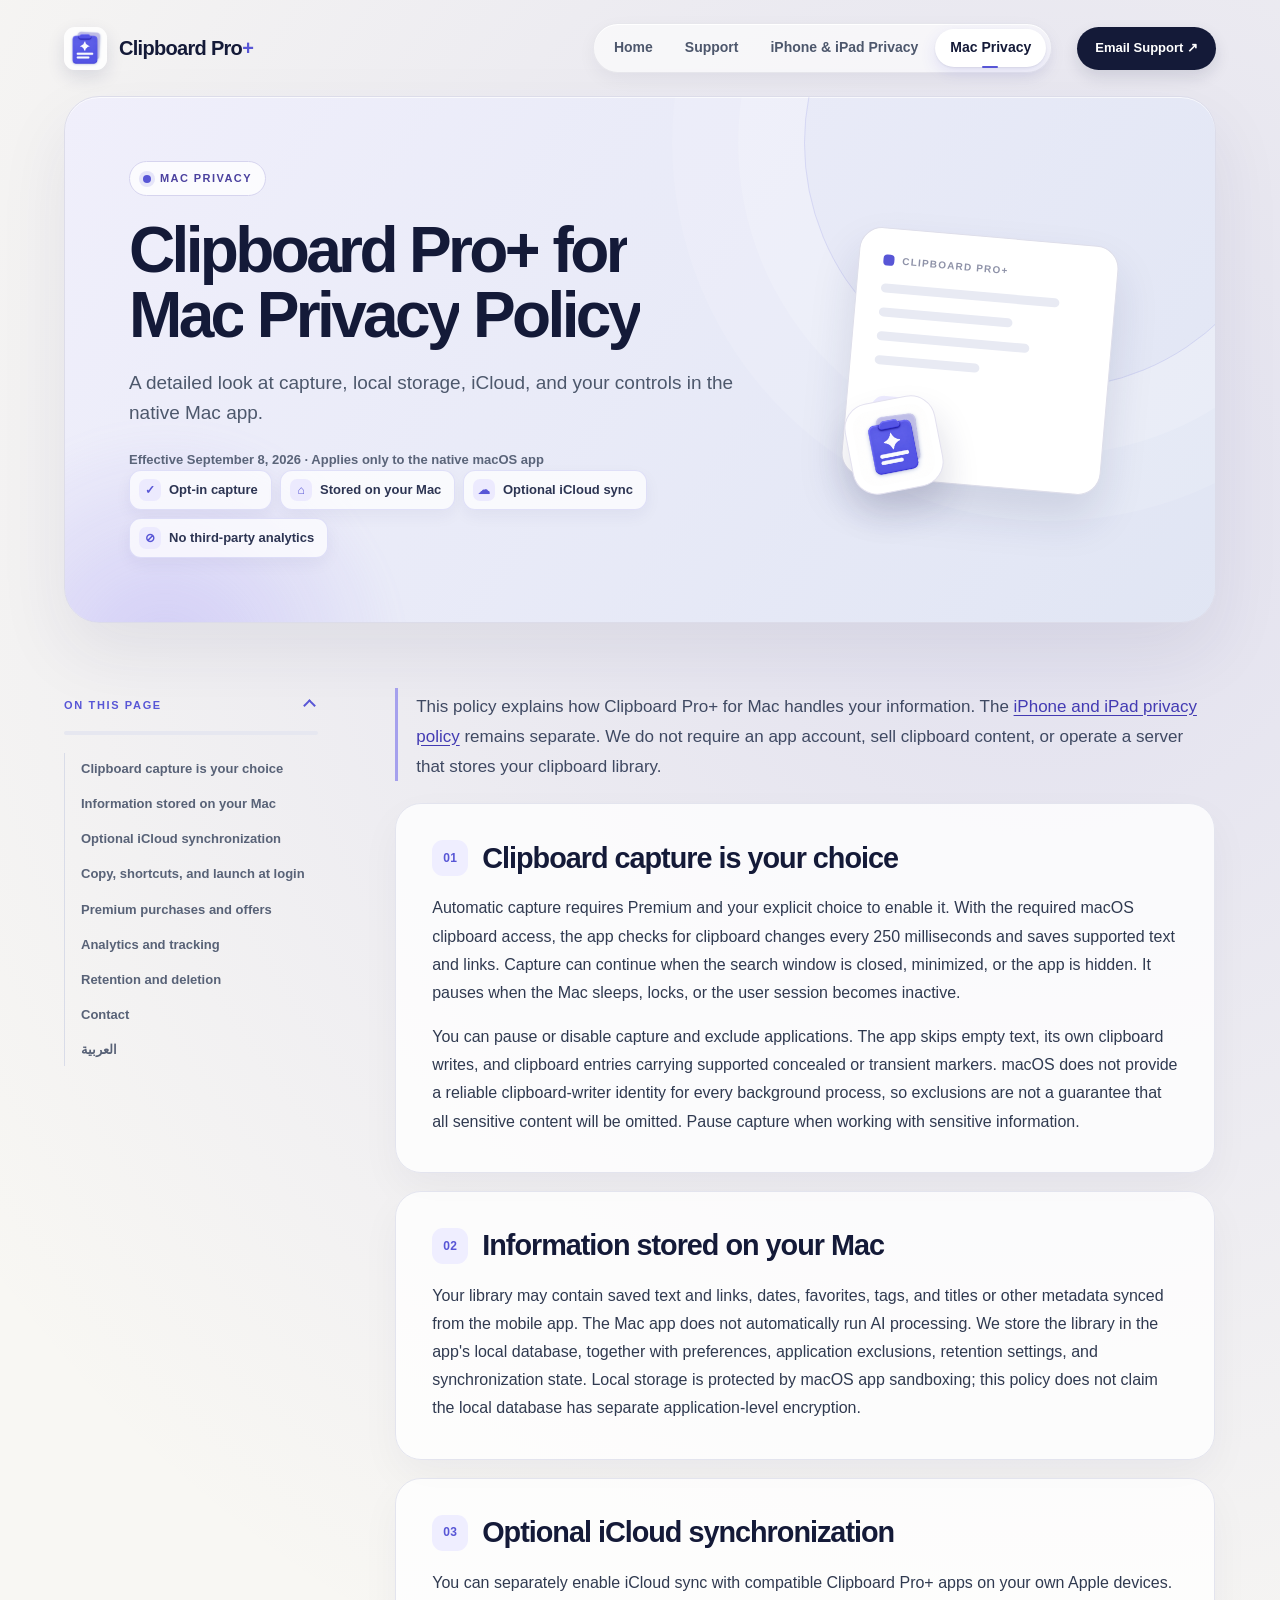
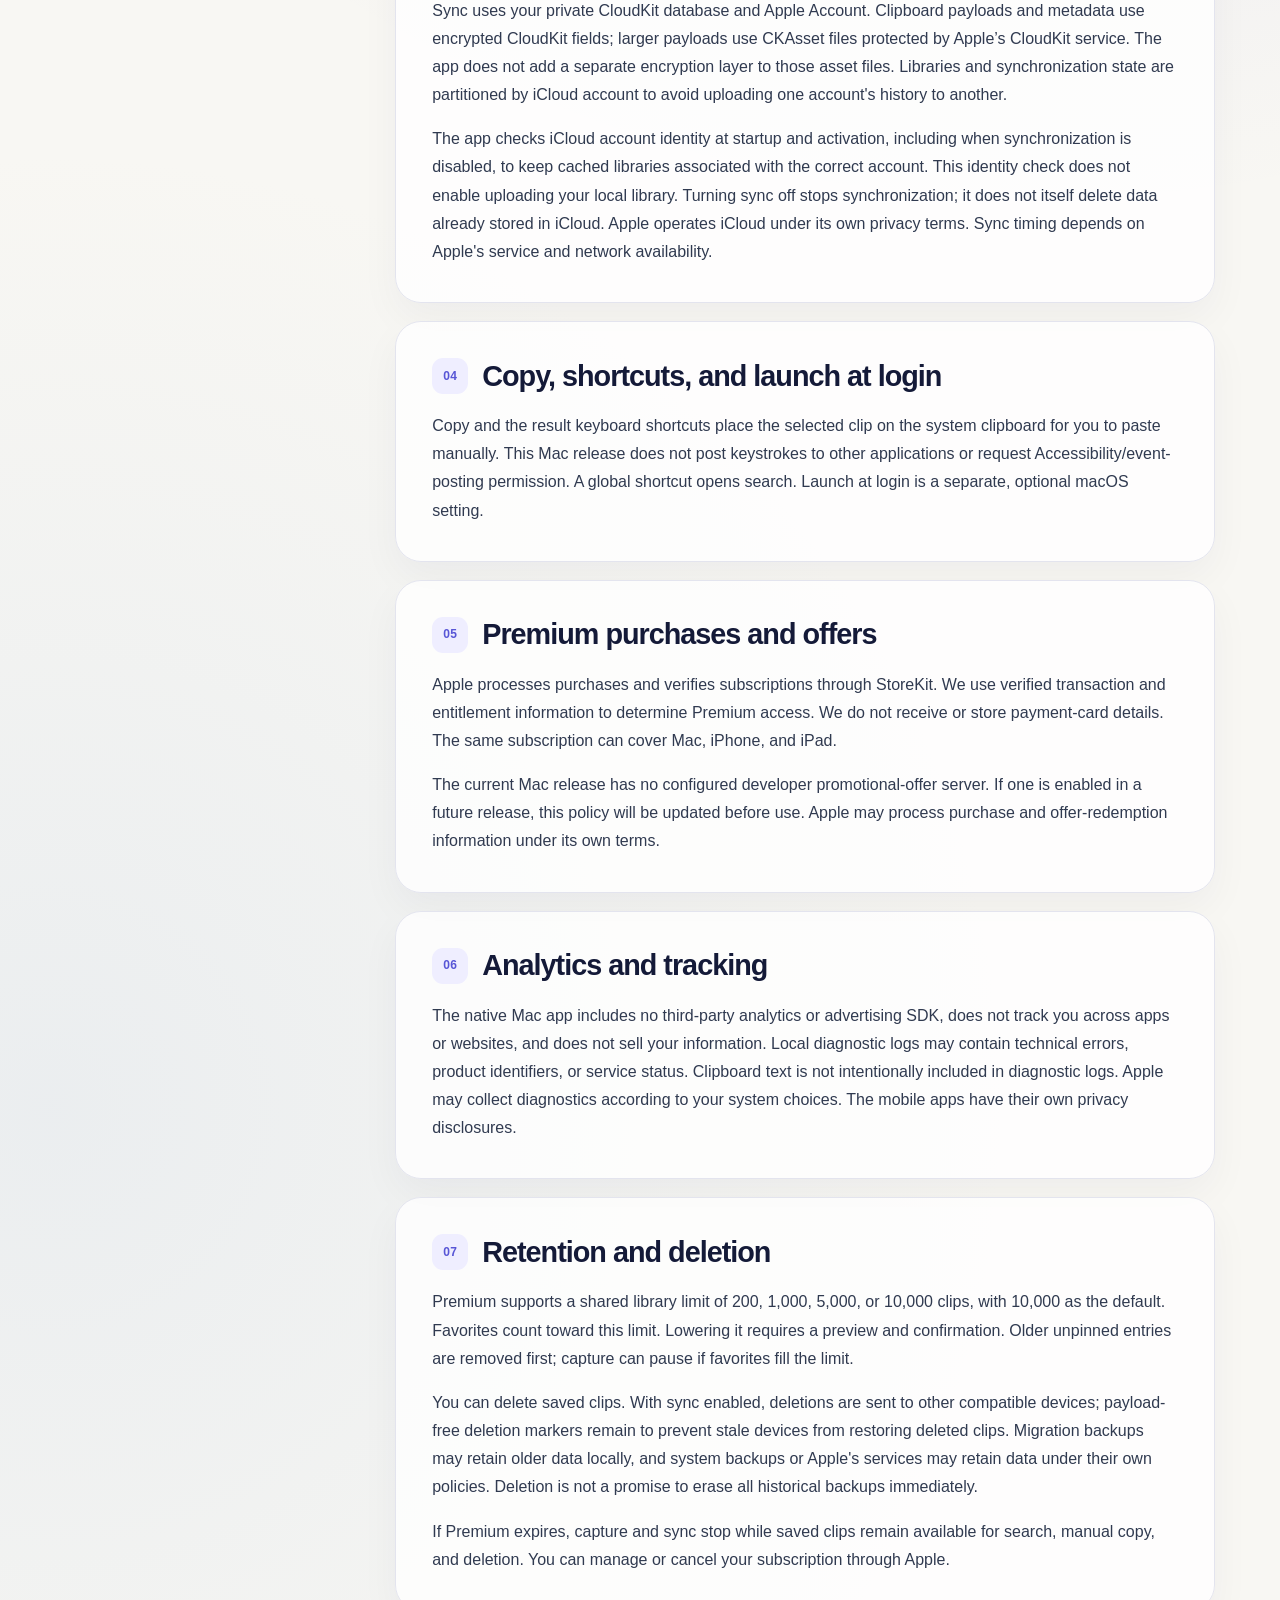
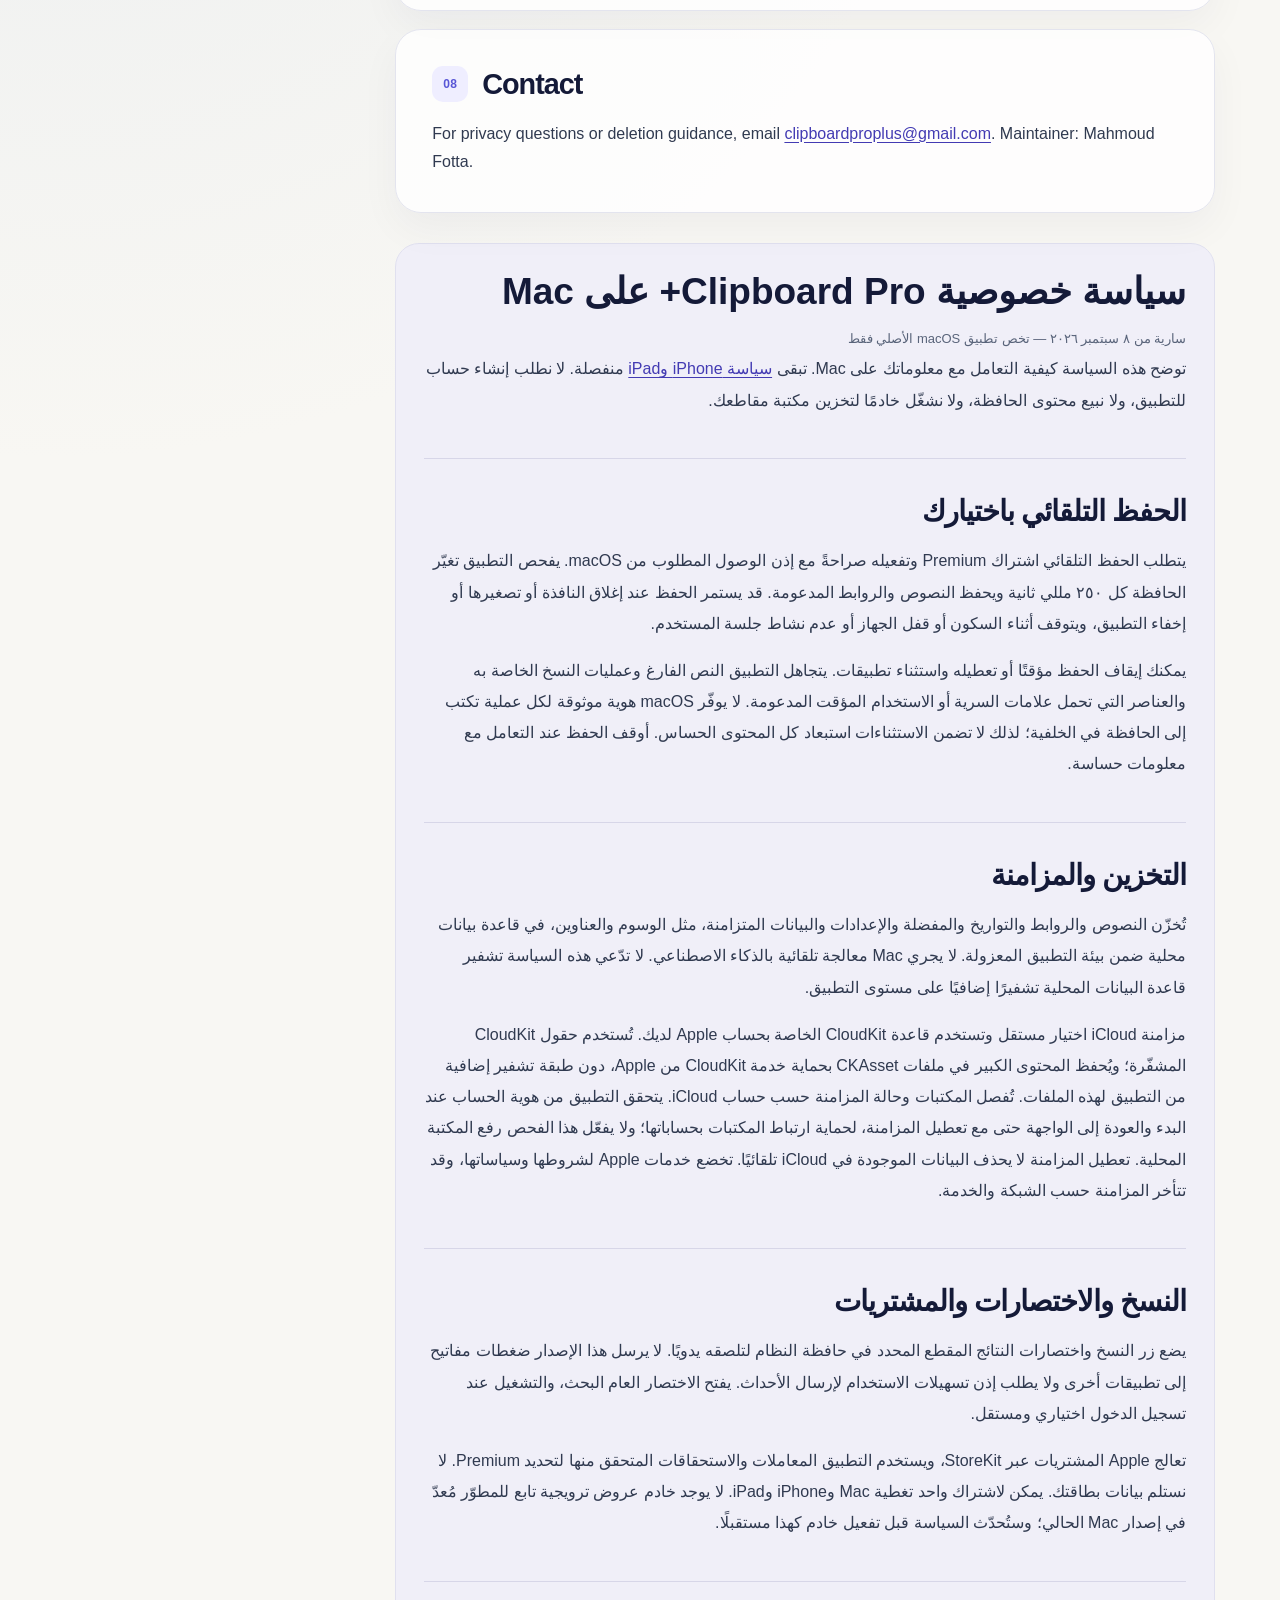
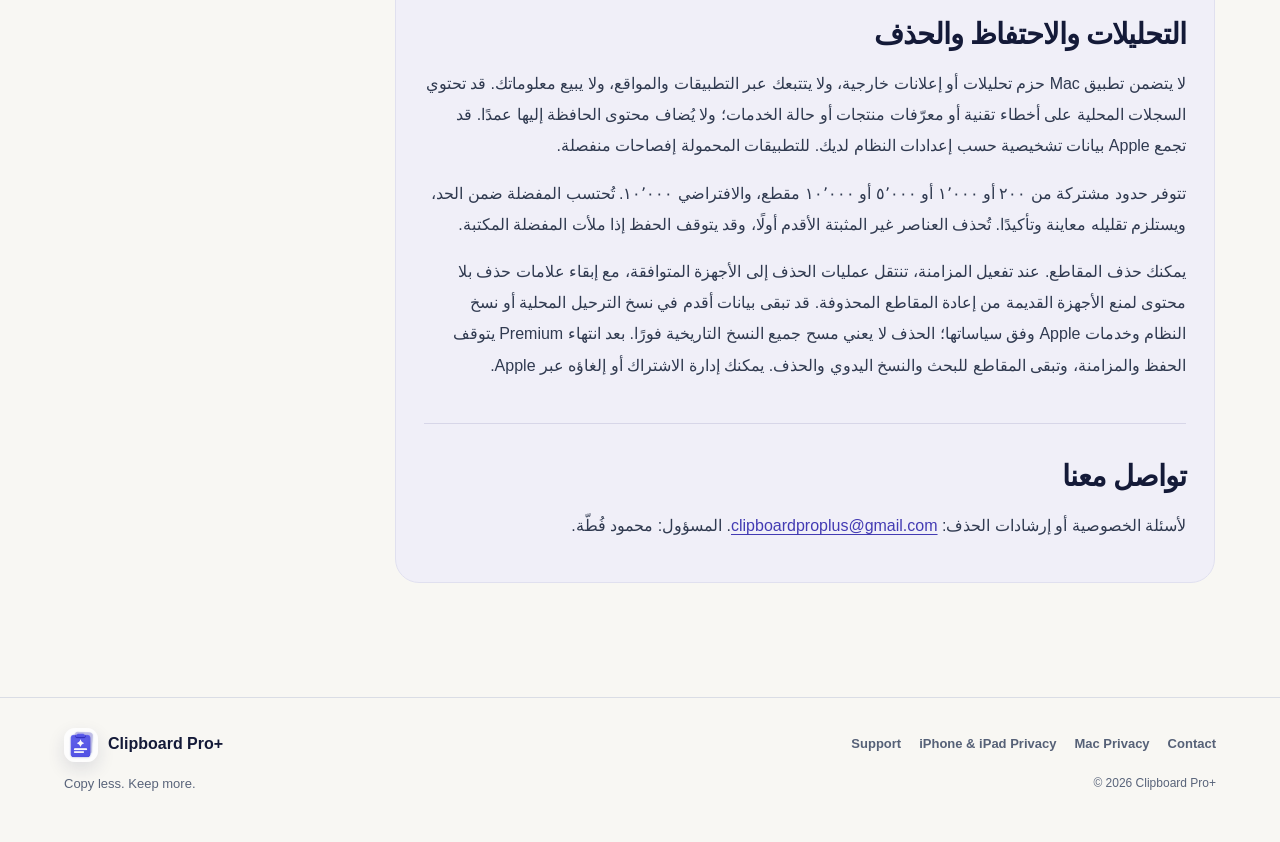
==== commit d2e2c20e: "Refresh site design, motion, iPhone screens, and link preview - Support and privacy pages: glass hea" ====
--- a/docs/mac-privacy-policy/index.html
+++ b/docs/mac-privacy-policy/index.html
@@ -6,7 +6,8 @@
   <meta name="description" content="A detailed look at capture, local storage, iCloud, and your controls in the native Mac app.">
   <title>Clipboard Pro+ for Mac Privacy Policy</title>
   <link rel="icon" type="image/png" href="../assets/app-icon.png">
-  <link rel="stylesheet" href="../site.css?v=20260923-3">
+  <link rel="stylesheet" href="../site.css?v=20260929-1">
+  <link rel="stylesheet" href="../info.css?v=20260929-1">
 </head>
 <body class="info info-mac-privacy">
   <a class="info-skip" href="#main">Skip to content</a>
@@ -32,6 +33,7 @@
         <h1 id="page-title">Clipboard Pro+ for Mac Privacy Policy</h1>
         <p class="info-hero-description">A detailed look at capture, local storage, iCloud, and your controls in the native Mac app.</p>
         <p class="info-date">Effective September 8, 2026 · Applies only to the native macOS app</p>
+        <ul class="info-highlights" aria-label="At a glance"><li><span aria-hidden="true">✓</span>Opt-in capture</li><li><span aria-hidden="true">⌂</span>Stored on your Mac</li><li><span aria-hidden="true">☁</span>Optional iCloud sync</li><li><span aria-hidden="true">⊘</span>No third-party analytics</li></ul>
       </div>
       <div class="info-hero-visual" aria-hidden="true">
         <div class="info-visual-sheet">
@@ -105,12 +107,6 @@
     <nav aria-label="Footer navigation"><a href="../support/">Support</a><a href="../privacy-policy/">iPhone &amp; iPad Privacy</a><a href="../mac-privacy-policy/">Mac Privacy</a><a href="mailto:clipboardproplus@gmail.com">Contact</a></nav>
     <small>© 2026 Clipboard Pro+</small>
   </footer>
-  <script>
-    const sectionList = document.querySelector('.info-toc-details');
-    const compactLayout = window.matchMedia('(max-width: 700px)');
-    const syncSectionList = () => { sectionList.open = !compactLayout.matches; };
-    syncSectionList();
-    compactLayout.addEventListener('change', syncSectionList);
-  </script>
+  <script src="../info-motion.js?v=20260929-1" defer></script>
 </body>
 </html>
--- a/docs/info.css
+++ b/docs/info.css
@@ -0,0 +1,153 @@
+/* Support and policy page polish, layered over the .info rules in site.css.
+   Everything here is progressive: without info-motion.js the pages keep the
+   site.css layout, and reduced-motion users get the final state immediately. */
+
+/* Cross-document transitions between Home, Support, and the policy pages. */
+@view-transition { navigation: auto; }
+.info-brand, .home .brand { view-transition-name: site-brand; }
+.info-hero { view-transition-name: page-hero; }
+::view-transition-old(root) { animation: info-vt-out 200ms ease-in both; }
+::view-transition-new(root) { animation: info-vt-in 420ms cubic-bezier(0.16, 1, 0.3, 1) both; }
+::view-transition-group(page-hero) { animation-duration: 460ms; animation-timing-function: cubic-bezier(0.16, 1, 0.3, 1); }
+@keyframes info-vt-out { to { opacity: 0; transform: translateY(-8px); filter: blur(2px); } }
+@keyframes info-vt-in { from { opacity: 0; transform: translateY(14px); } }
+
+/* Reading progress, pinned above the header. */
+.info-progress { position: fixed; inset: 0 0 auto; z-index: 60; height: 3px; pointer-events: none; }
+.info-progress span { display: block; height: 100%; transform: scaleX(var(--info-progress, 0)); transform-origin: left; background: linear-gradient(90deg, #5856d6, #8f7cf0 55%, #1f5cbf); box-shadow: 0 0 12px rgba(88, 86, 214, 0.45); }
+
+/* Glass header that condenses once the page scrolls. */
+.info-nav-pill { display: none; }
+@media (min-width: 701px) {
+  .info-header { position: sticky; top: 0; z-index: 40; transition: background-color 320ms ease, box-shadow 320ms ease, backdrop-filter 320ms ease; }
+  .info-header-inner { transition: min-height 320ms cubic-bezier(0.16, 1, 0.3, 1); }
+  .info-header.is-scrolled { background: rgba(248, 247, 243, 0.74); -webkit-backdrop-filter: blur(18px) saturate(1.5); backdrop-filter: blur(18px) saturate(1.5); box-shadow: 0 1px 0 rgba(20, 26, 56, 0.07), 0 12px 32px rgba(20, 26, 56, 0.06); }
+  .info-header.is-scrolled .info-header-inner { min-height: 70px; }
+  .info-brand img { transition: width 320ms ease, height 320ms ease, transform 420ms cubic-bezier(0.34, 1.56, 0.64, 1); }
+  .info-header.is-scrolled .info-brand img { width: 36px; height: 36px; }
+  .info-brand:hover img { transform: rotate(-8deg) scale(1.06); }
+
+  /* Segmented nav with a pill that follows the pointer. */
+  .info-js .info-nav { position: relative; gap: 2px; padding: 5px; border: 1px solid rgba(20, 26, 56, 0.07); border-radius: 999px; background: rgba(255, 255, 255, 0.6); box-shadow: inset 0 1px 0 #fff, 0 6px 18px rgba(20, 26, 56, 0.05); }
+  .info-js .info-nav a { position: relative; z-index: 1; padding: 8px 15px; border-radius: 999px; transition: color 220ms ease; }
+  .info-js .info-nav a[aria-current="page"] { text-decoration: none; }
+  .info-js .info-nav a.is-pill-target { color: var(--info-ink); }
+  .info-nav-pill { display: block; position: absolute; z-index: 0; top: 5px; bottom: 5px; left: 0; width: var(--pill-w, 0); transform: translateX(var(--pill-x, 0)); border-radius: 999px; background: #fff; box-shadow: 0 1px 2px rgba(20, 26, 56, 0.08), 0 6px 16px rgba(88, 86, 214, 0.14); opacity: var(--pill-o, 0); transition: transform 420ms cubic-bezier(0.16, 1, 0.3, 1), width 420ms cubic-bezier(0.16, 1, 0.3, 1), opacity 200ms ease; }
+  .info-nav-pill::after { content: ""; position: absolute; left: 50%; bottom: -1px; width: 16px; height: 2px; margin-left: -8px; border-radius: 2px; background: var(--info-indigo); opacity: var(--pill-current, 0); transition: opacity 200ms ease; }
+
+  .info-toc { top: 96px; max-height: calc(100vh - 120px); }
+  .info-js .info-article h2, .info-js .info-article [lang="ar"] { scroll-margin-top: 110px; }
+}
+
+.info-header .info-contact { position: relative; overflow: hidden; transition: background-color 200ms ease, transform 220ms ease, box-shadow 220ms ease; }
+.info-header .info-contact:hover { transform: translateY(-1px); box-shadow: 0 12px 24px rgba(20, 26, 56, 0.2); }
+.info-header .info-contact::before { content: ""; position: absolute; inset: 0; background: linear-gradient(105deg, transparent 35%, rgba(255, 255, 255, 0.28) 50%, transparent 65%); transform: translateX(-120%); }
+.info-header .info-contact:hover::before { transform: translateX(120%); transition: transform 700ms ease; }
+
+/* Hero: drifting aurora, highlights, and staged entrance. */
+.info-hero { background-size: 160% 160%; box-shadow: 0 30px 70px rgba(33, 37, 92, 0.08), inset 0 1px 0 rgba(255, 255, 255, 0.7); }
+.info-hero::after { content: ""; position: absolute; z-index: -1; width: 520px; height: 520px; left: -160px; bottom: -300px; border-radius: 50%; background: radial-gradient(circle, rgba(143, 124, 240, 0.28), rgba(143, 124, 240, 0) 65%); filter: blur(10px); pointer-events: none; }
+.info-eyebrow::before { animation: info-pulse 2.4s ease-out infinite; }
+.info-highlights { display: flex; flex-wrap: wrap; gap: 8px; margin: 24px 0 0; padding: 0; list-style: none; }
+.info-highlights li { display: inline-flex; align-items: center; gap: 8px; padding: 8px 13px 8px 9px; border: 1px solid rgba(88, 86, 214, 0.16); border-radius: 12px; background: rgba(255, 255, 255, 0.72); color: #2d3553; font-size: 13px; font-weight: 700; box-shadow: 0 6px 16px rgba(33, 37, 92, 0.05); transition: transform 260ms cubic-bezier(0.34, 1.56, 0.64, 1), box-shadow 260ms ease, border-color 260ms ease; }
+.info-highlights li:hover { transform: translateY(-2px); border-color: rgba(88, 86, 214, 0.34); box-shadow: 0 12px 24px rgba(33, 37, 92, 0.09); }
+.info-highlights li span { display: grid; place-items: center; width: 22px; height: 22px; border-radius: 7px; background: #eceafe; color: var(--info-indigo); font-size: 12px; }
+.info-hero-visual { translate: calc(var(--px, 0) * 14px) calc(var(--py, 0) * 12px); transition: translate 600ms cubic-bezier(0.16, 1, 0.3, 1); }
+.info-visual-icon { translate: calc(var(--px, 0) * -18px) calc(var(--py, 0) * -14px); transition: translate 600ms cubic-bezier(0.16, 1, 0.3, 1); }
+.info-sheet-line { transform-origin: left; }
+.info-sheet-mark { position: relative; }
+.info-sheet-mark::after { content: ""; position: absolute; inset: -6px; border: 2px solid rgba(88, 86, 214, 0.28); border-radius: 18px; animation: info-ring 2.8s ease-out 1.2s infinite; opacity: 0; }
+
+/* Article sections become quiet cards once the script groups them. */
+.info-js .info-article { counter-reset: info-section; }
+.info-section { position: relative; margin-bottom: 18px; padding: clamp(24px, 3vw, 36px); border: 1px solid #e3e4ee; border-radius: 26px; background: rgba(255, 255, 255, 0.78); box-shadow: 0 16px 40px rgba(28, 32, 74, 0.045); transition: border-color 300ms ease, box-shadow 300ms ease, transform 300ms ease; }
+.info-section.is-active { border-color: #d3d1f3; box-shadow: 0 22px 50px rgba(55, 50, 150, 0.08); }
+.info-section::before { content: ""; position: absolute; left: -1px; top: 30px; bottom: 30px; width: 3px; border-radius: 3px; background: linear-gradient(#5856d6, #a69aec); transform: scaleY(0); transition: transform 420ms cubic-bezier(0.16, 1, 0.3, 1); }
+.info-section.is-active::before { transform: scaleY(1); }
+.info-js .info-article .info-section h2 { display: flex; align-items: center; gap: 14px; margin: 0 0 18px; padding: 0; border: 0; counter-increment: info-section; }
+.info-js .info-article .info-section h2::before { content: counter(info-section, decimal-leading-zero); display: grid; place-items: center; flex: none; width: 36px; height: 36px; border-radius: 11px; background: #efeeff; color: var(--info-indigo); font-size: 12px; font-weight: 800; letter-spacing: 0.02em; transition: background-color 300ms ease, color 300ms ease, transform 420ms cubic-bezier(0.34, 1.56, 0.64, 1); }
+.info-js .info-article .info-section.is-active h2::before { background: var(--info-indigo); color: #fff; transform: rotate(-6deg) scale(1.05); }
+.info-section > :last-child { margin-bottom: 0; }
+.info-lede { margin-bottom: 22px !important; padding: 4px 0 0 18px; border-left: 3px solid #a5a0ed; color: #3f4962; font-size: 17px; }
+.info-js .info-article [lang="ar"] { margin-top: 30px; }
+.info-js .info-cross-platform { position: relative; overflow: hidden; background: linear-gradient(125deg, #f2f1fd, #e9ecf8); }
+.info-js .info-cross-platform::after { content: "⌘"; position: absolute; right: 18px; top: 10px; color: rgba(88, 86, 214, 0.1); font-size: 74px; font-weight: 700; line-height: 1; pointer-events: none; }
+
+/* Heading permalink that copies the section URL. */
+.info-anchor { margin-left: auto; display: grid; place-items: center; width: 32px; height: 32px; flex: none; border-radius: 10px; color: #8a8fb0 !important; font-size: 16px; font-weight: 700; text-decoration: none; opacity: 0; transform: translateX(-4px); transition: opacity 200ms ease, transform 200ms ease, background-color 200ms ease, color 200ms ease; }
+.info-section:hover .info-anchor, .info-anchor:focus-visible { opacity: 1; transform: none; }
+.info-anchor:hover { background: #efeeff; color: var(--info-indigo) !important; }
+.info-anchor.is-copied { opacity: 1; background: #e7f6ee; color: #1f8a53 !important; }
+@media (hover: none) { .info-anchor { display: none; } }
+
+/* Table of contents with a marker that tracks the section in view. */
+.info-toc nav { position: relative; }
+.info-toc-marker { position: absolute; left: -1px; top: 0; width: 2px; height: var(--toc-h, 0); border-radius: 2px; background: var(--info-indigo); box-shadow: 0 0 10px rgba(88, 86, 214, 0.5); transform: translateY(var(--toc-y, 0)); opacity: var(--toc-o, 0); transition: transform 420ms cubic-bezier(0.16, 1, 0.3, 1), height 420ms cubic-bezier(0.16, 1, 0.3, 1), opacity 240ms ease; }
+.info-toc nav a.is-active { color: var(--info-ink); transform: translateX(4px); }
+.info-toc-meter { display: block; height: 4px; margin: 0 0 18px; border-radius: 999px; background: #e6e7f0; overflow: hidden; }
+.info-toc-meter span { display: block; height: 100%; border-radius: inherit; background: linear-gradient(90deg, #5856d6, #9b8cf2); transform: scaleX(var(--info-progress, 0)); transform-origin: left; }
+
+/* Back to top, with a ring that fills as you read. */
+.info-top { position: fixed; right: clamp(16px, 3vw, 32px); bottom: clamp(16px, 3vw, 32px); z-index: 50; display: grid; place-items: center; width: 50px; height: 50px; padding: 0; border: 0; border-radius: 50%; background: rgba(20, 26, 56, 0.92); color: #fff; cursor: pointer; box-shadow: 0 14px 30px rgba(20, 26, 56, 0.25); opacity: 0; transform: translateY(16px) scale(0.85); pointer-events: none; transition: opacity 260ms ease, transform 360ms cubic-bezier(0.34, 1.56, 0.64, 1), background-color 200ms ease; }
+.info-top.is-visible { opacity: 1; transform: none; pointer-events: auto; }
+.info-top:hover { background: var(--info-indigo); }
+.info-top:focus-visible { outline: 3px solid var(--info-indigo); outline-offset: 4px; }
+.info-top svg { position: absolute; inset: 0; width: 100%; height: 100%; transform: rotate(-90deg); }
+.info-top circle { fill: none; stroke-width: 2.5; }
+.info-top .ring-track { stroke: rgba(255, 255, 255, 0.14); }
+.info-top .ring-fill { stroke: #b8b5ff; stroke-linecap: round; stroke-dasharray: 138.2; stroke-dashoffset: calc(138.2 * (1 - var(--info-progress, 0))); }
+.info-top b { position: relative; font-size: 18px; line-height: 1; transition: transform 240ms ease; }
+.info-top:hover b { transform: translateY(-2px); }
+
+.info-footer a { transition: color 200ms ease; }
+.info-footer-brand img { transition: transform 420ms cubic-bezier(0.34, 1.56, 0.64, 1); }
+.info-footer-brand:hover img { transform: rotate(-10deg) scale(1.08); }
+
+@media (max-width: 700px) {
+  .info-highlights { gap: 6px; }
+  .info-highlights li { padding: 6px 10px 6px 7px; font-size: 12px; }
+  .info-section { padding: 22px 20px; border-radius: 20px; }
+  .info-js .info-article .info-section h2 { gap: 11px; font-size: 22px; }
+  .info-js .info-article .info-section h2::before { width: 30px; height: 30px; border-radius: 9px; font-size: 11px; }
+  .info-toc-meter { display: none; }
+  .info-nav a { transition: background-color 200ms ease, border-color 200ms ease, transform 200ms ease; }
+  .info-nav a:active { transform: scale(0.97); }
+  .info-top { width: 46px; height: 46px; }
+}
+
+@media (prefers-reduced-motion: no-preference) {
+  .info-hero { animation: info-aurora 18s ease-in-out infinite alternate; }
+  .info-hero::after { animation: info-drift 14s ease-in-out infinite alternate; }
+  .info-sheet-line { animation: info-line 700ms cubic-bezier(0.16, 1, 0.3, 1) both; }
+  .info-sheet-line:nth-of-type(2) { animation-delay: 380ms; }
+  .info-sheet-line:nth-of-type(3) { animation-delay: 460ms; }
+  .info-sheet-line:nth-of-type(4) { animation-delay: 540ms; }
+  .info-sheet-line:nth-of-type(5) { animation-delay: 620ms; }
+  .info-highlights li { animation: info-chip 560ms cubic-bezier(0.34, 1.56, 0.64, 1) both; }
+  .info-highlights li:nth-child(1) { animation-delay: 360ms; }
+  .info-highlights li:nth-child(2) { animation-delay: 420ms; }
+  .info-highlights li:nth-child(3) { animation-delay: 480ms; }
+  .info-highlights li:nth-child(4) { animation-delay: 540ms; }
+
+  /* Title words rise out of a mask once split by the script. */
+  .info-word { display: inline-block; overflow: hidden; vertical-align: top; padding-bottom: 0.08em; margin-bottom: -0.08em; }
+  .info-word > span { display: inline-block; animation: info-word 760ms cubic-bezier(0.16, 1, 0.3, 1) both; animation-delay: calc(80ms + var(--i) * 55ms); }
+
+  .info-reveal { opacity: 0; transform: translateY(26px) scale(0.985); transition: opacity 560ms ease-out, transform 700ms cubic-bezier(0.16, 1, 0.3, 1), border-color 300ms ease, box-shadow 300ms ease; }
+  .info-reveal.is-revealed { opacity: 1; transform: none; }
+  .info-reveal:focus-within, :target > .info-reveal, .info-reveal:has(:target) { opacity: 1; transform: none; }
+}
+
+@keyframes info-aurora { to { background-position: 100% 100%; } }
+@keyframes info-drift { to { transform: translate(180px, -60px) scale(1.15); } }
+@keyframes info-pulse { 0% { box-shadow: 0 0 0 0 rgba(88, 86, 214, 0.45); } 70%, 100% { box-shadow: 0 0 0 9px rgba(88, 86, 214, 0); } }
+@keyframes info-ring { 0% { opacity: 0.9; transform: scale(0.9); } 70%, 100% { opacity: 0; transform: scale(1.3); } }
+@keyframes info-line { from { transform: scaleX(0); opacity: 0; } }
+@keyframes info-chip { from { opacity: 0; transform: translateY(10px) scale(0.92); } }
+@keyframes info-word { from { transform: translateY(105%); } }
+
+@media (prefers-reduced-motion: reduce) {
+  @view-transition { navigation: none; }
+  .info *, .info *::before, .info *::after { animation: none !important; transition: none !important; }
+  .info-hero-visual, .info-visual-icon { translate: none; }
+}
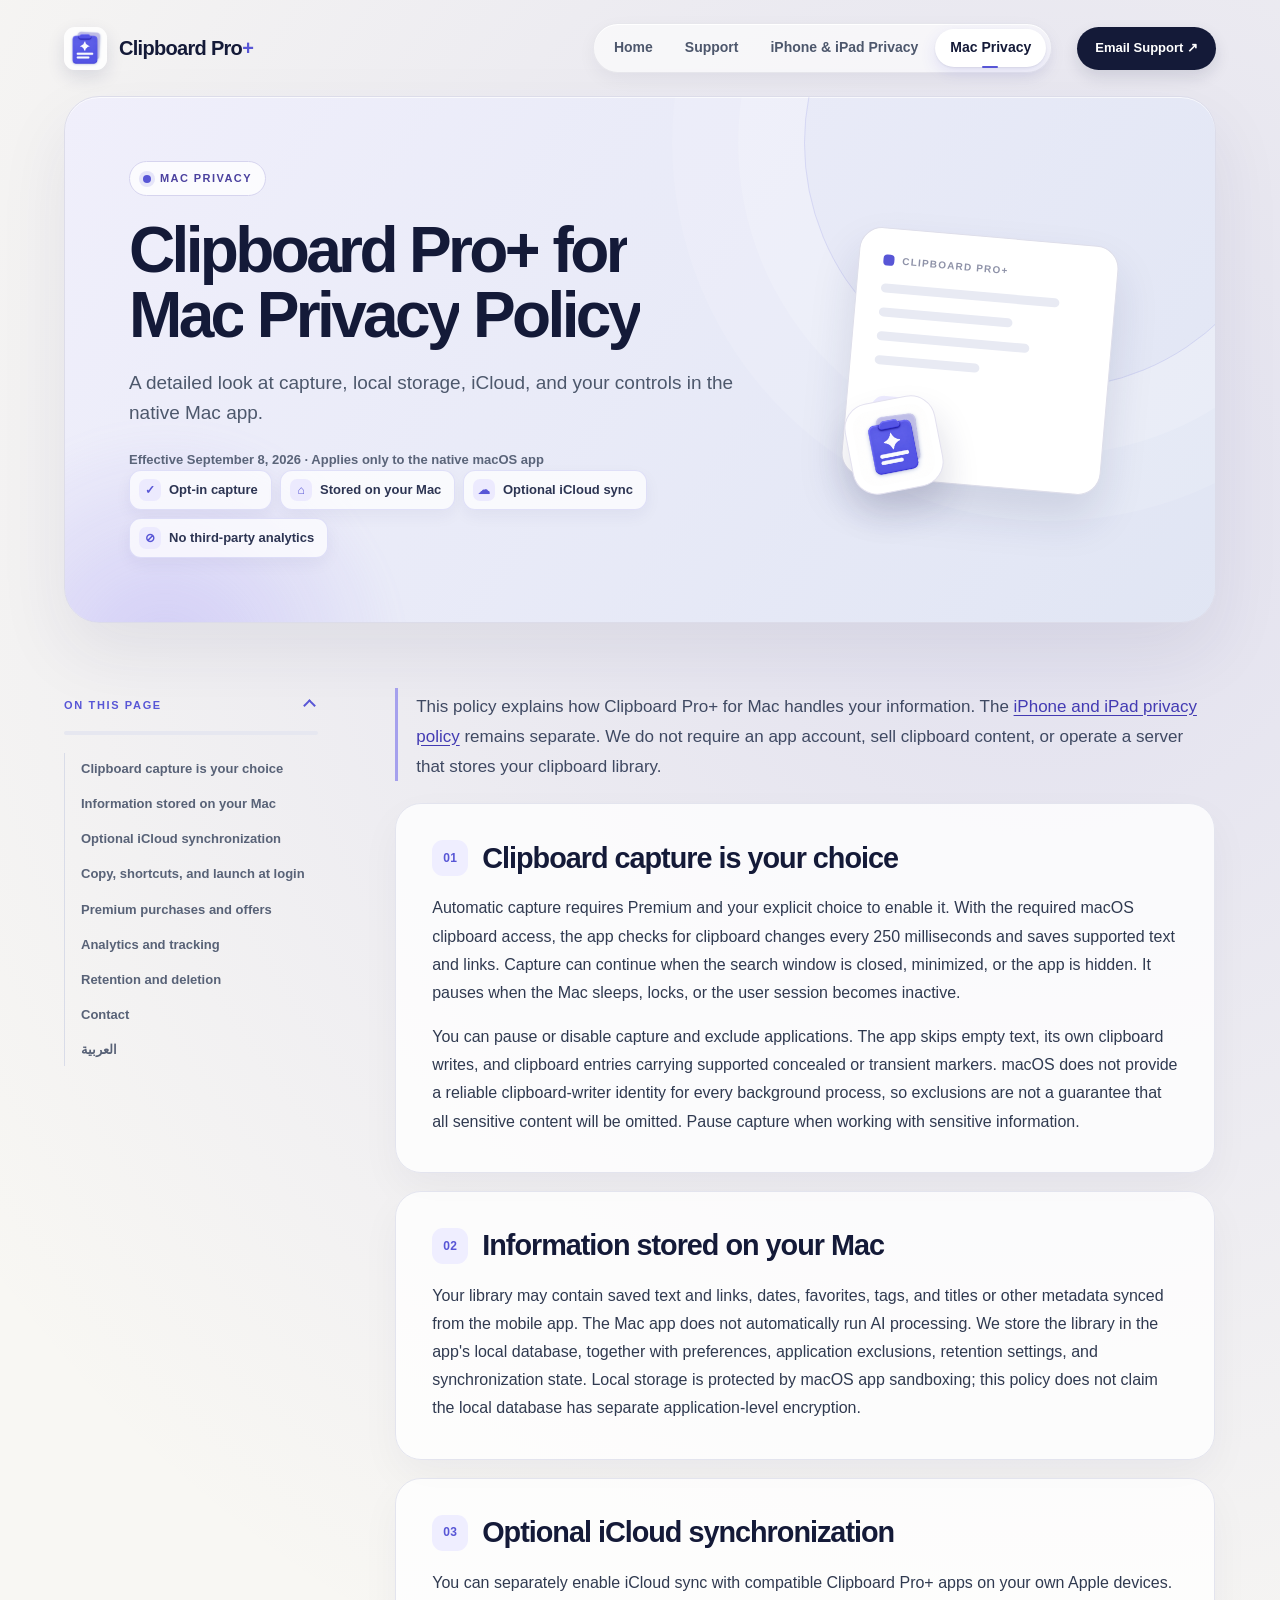
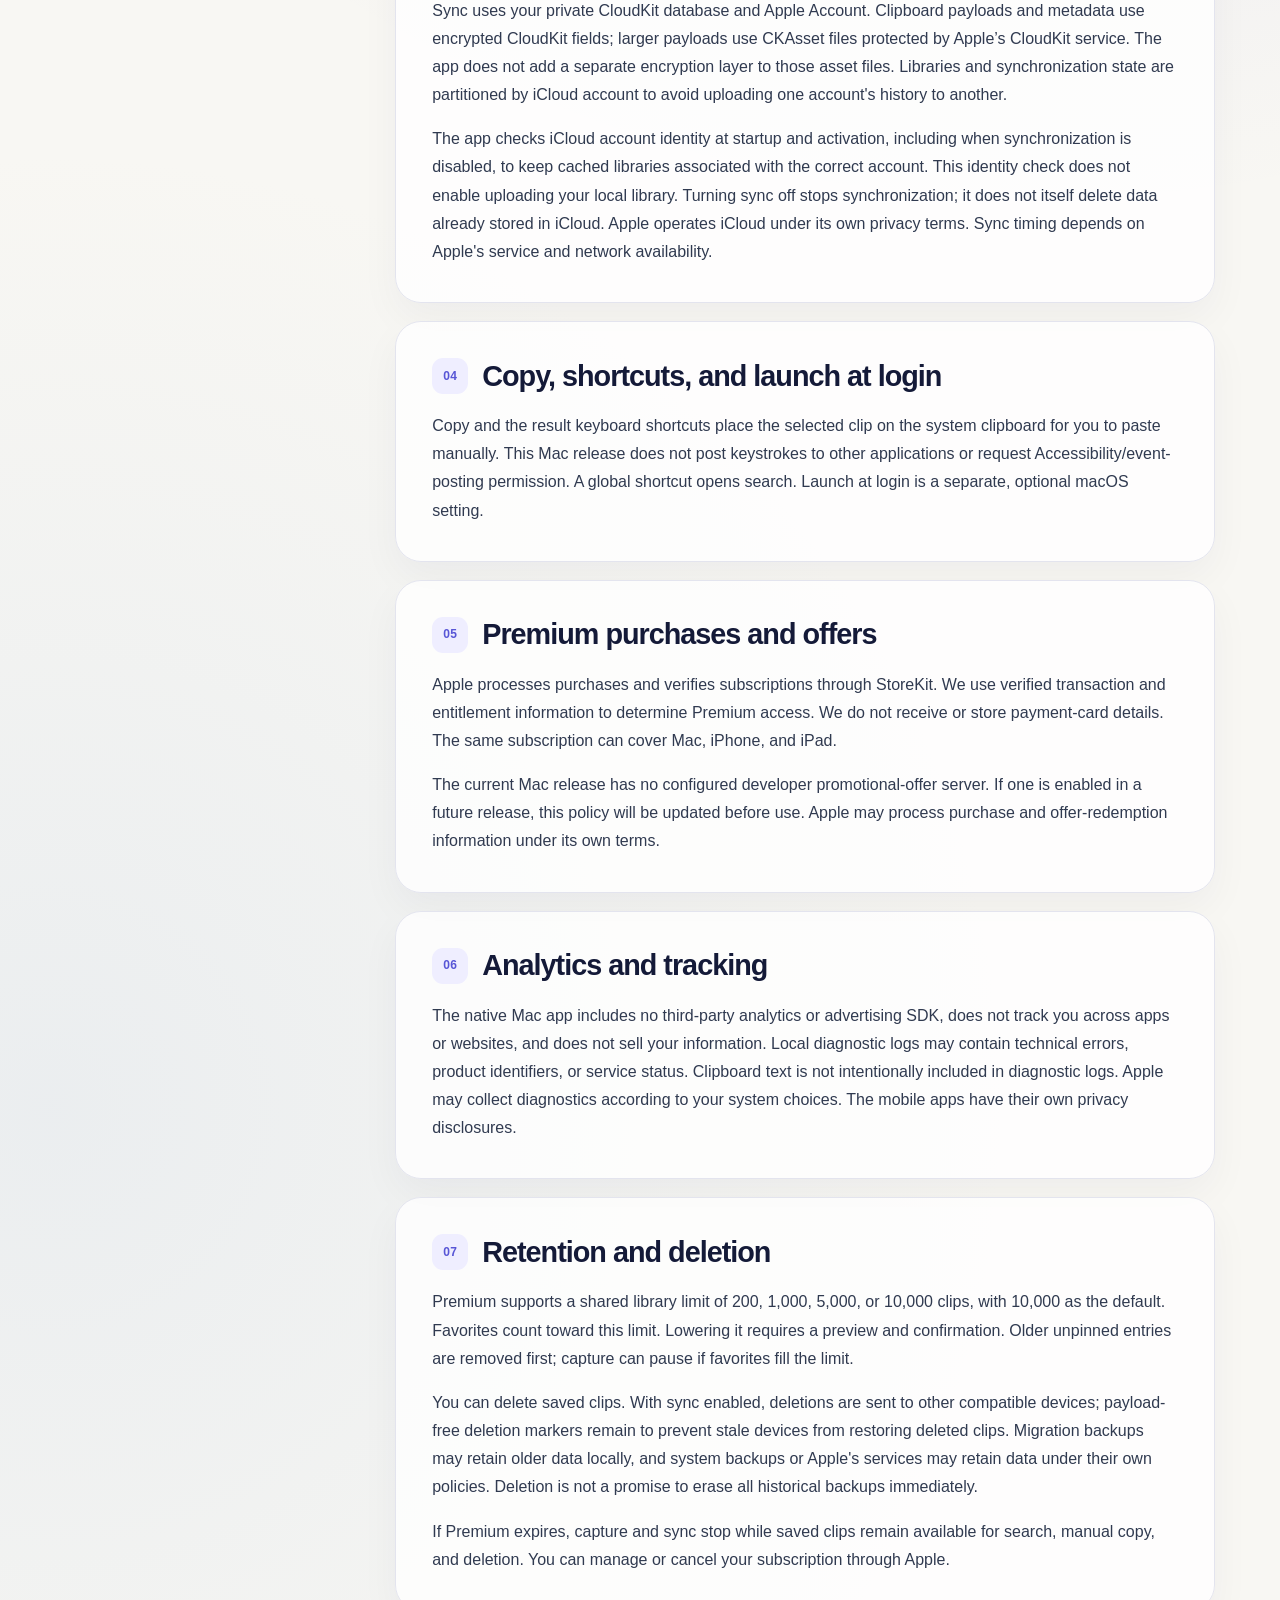
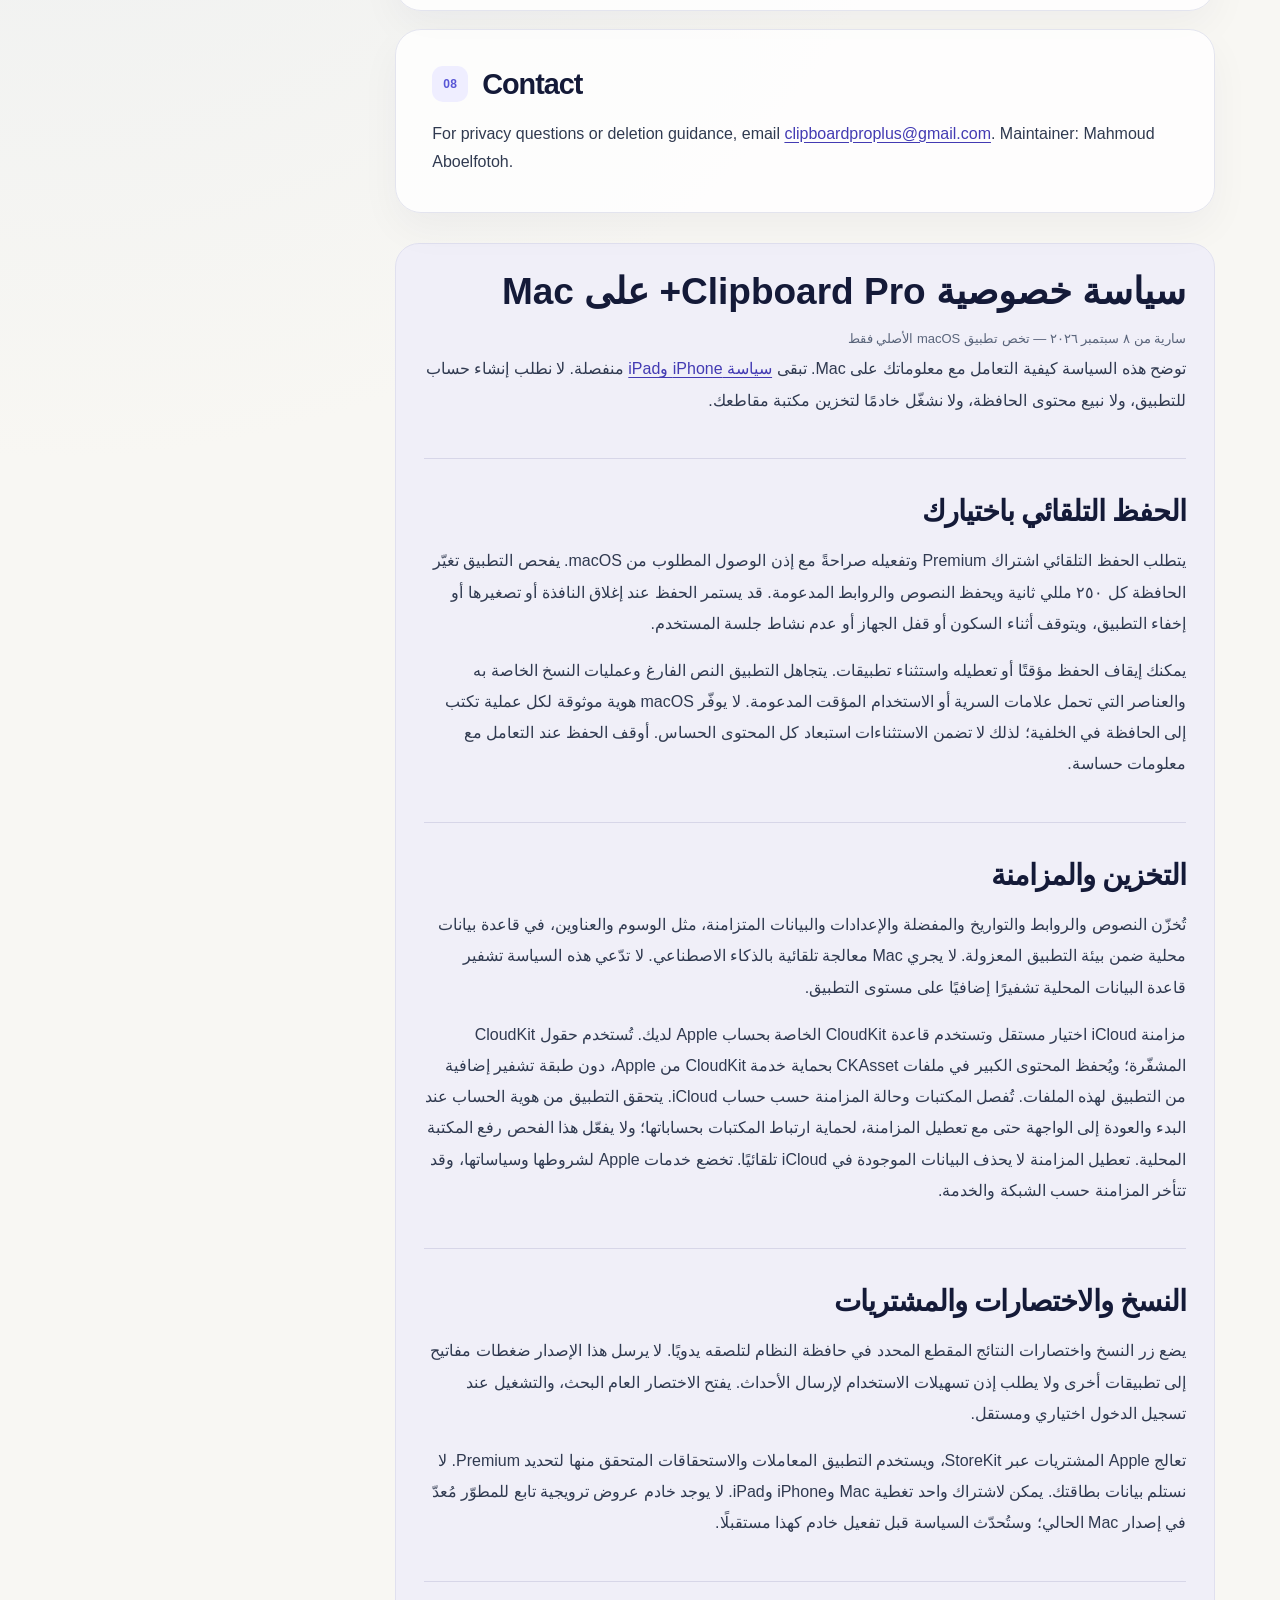
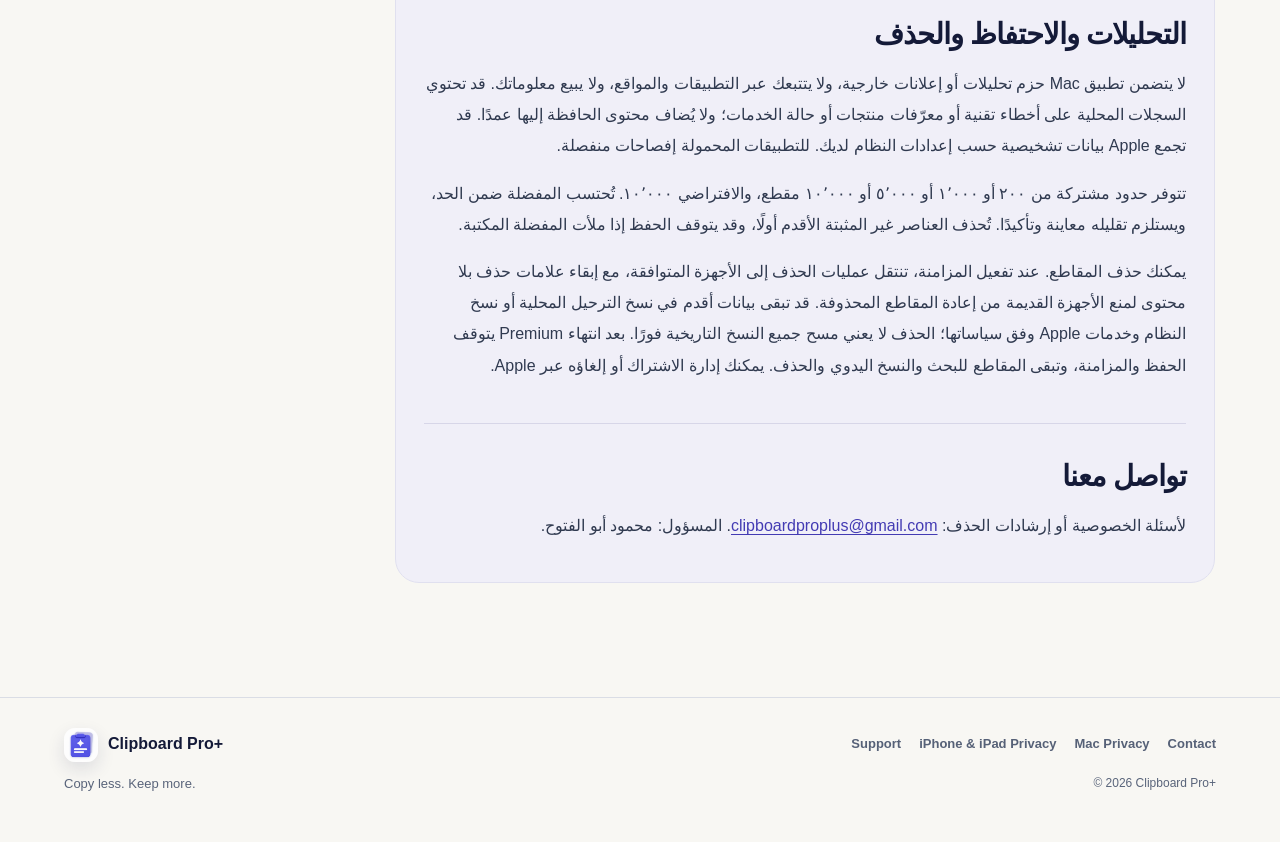
==== commit db0de582: "Update Mac privacy policy maintainer to Mahmoud Aboelfotoh Co-Authored-By: Claude Opus 5.5 <noreply@" ====
--- a/docs/mac-privacy-policy/index.html
+++ b/docs/mac-privacy-policy/index.html
@@ -85,7 +85,7 @@
 <p>Premium supports a shared library limit of 200, 1,000, 5,000, or 10,000 clips, with 10,000 as the default. Favorites count toward this limit. Lowering it requires a preview and confirmation. Older unpinned entries are removed first; capture can pause if favorites fill the limit.</p>
 <p>You can delete saved clips. With sync enabled, deletions are sent to other compatible devices; payload-free deletion markers remain to prevent stale devices from restoring deleted clips. Migration backups may retain older data locally, and system backups or Apple's services may retain data under their own policies. Deletion is not a promise to erase all historical backups immediately.</p>
 <p>If Premium expires, capture and sync stop while saved clips remain available for search, manual copy, and deletion. You can manage or cancel your subscription through Apple.</p>
-<h2 id="contact">Contact</h2><p>For privacy questions or deletion guidance, email <a href="mailto:clipboardproplus@gmail.com">clipboardproplus@gmail.com</a>. Maintainer: Mahmoud Fotta.</p>
+<h2 id="contact">Contact</h2><p>For privacy questions or deletion guidance, email <a href="mailto:clipboardproplus@gmail.com">clipboardproplus@gmail.com</a>. Maintainer: Mahmoud Aboelfotoh.</p>
 <section id="arabic" lang="ar" dir="rtl"><h1>سياسة خصوصية Clipboard Pro+ على Mac</h1><small>سارية من ٨ سبتمبر ٢٠٢٦ — تخص تطبيق macOS الأصلي فقط</small>
 <p>توضح هذه السياسة كيفية التعامل مع معلوماتك على Mac. تبقى <a href="../privacy-policy/">سياسة iPhone وiPad</a> منفصلة. لا نطلب إنشاء حساب للتطبيق، ولا نبيع محتوى الحافظة، ولا نشغّل خادمًا لتخزين مكتبة مقاطعك.</p>
 <h2>الحفظ التلقائي باختيارك</h2><p>يتطلب الحفظ التلقائي اشتراك Premium وتفعيله صراحةً مع إذن الوصول المطلوب من macOS. يفحص التطبيق تغيّر الحافظة كل ٢٥٠ مللي ثانية ويحفظ النصوص والروابط المدعومة. قد يستمر الحفظ عند إغلاق النافذة أو تصغيرها أو إخفاء التطبيق، ويتوقف أثناء السكون أو قفل الجهاز أو عدم نشاط جلسة المستخدم.</p>
@@ -97,7 +97,7 @@
 <h2>التحليلات والاحتفاظ والحذف</h2><p>لا يتضمن تطبيق Mac حزم تحليلات أو إعلانات خارجية، ولا يتتبعك عبر التطبيقات والمواقع، ولا يبيع معلوماتك. قد تحتوي السجلات المحلية على أخطاء تقنية أو معرّفات منتجات أو حالة الخدمات؛ ولا يُضاف محتوى الحافظة إليها عمدًا. قد تجمع Apple بيانات تشخيصية حسب إعدادات النظام لديك. للتطبيقات المحمولة إفصاحات منفصلة.</p>
 <p>تتوفر حدود مشتركة من ٢٠٠ أو ١٬٠٠٠ أو ٥٬٠٠٠ أو ١٠٬٠٠٠ مقطع، والافتراضي ١٠٬٠٠٠. تُحتسب المفضلة ضمن الحد، ويستلزم تقليله معاينة وتأكيدًا. تُحذف العناصر غير المثبتة الأقدم أولًا، وقد يتوقف الحفظ إذا ملأت المفضلة المكتبة.</p>
 <p>يمكنك حذف المقاطع. عند تفعيل المزامنة، تنتقل عمليات الحذف إلى الأجهزة المتوافقة، مع إبقاء علامات حذف بلا محتوى لمنع الأجهزة القديمة من إعادة المقاطع المحذوفة. قد تبقى بيانات أقدم في نسخ الترحيل المحلية أو نسخ النظام وخدمات Apple وفق سياساتها؛ الحذف لا يعني مسح جميع النسخ التاريخية فورًا. بعد انتهاء Premium يتوقف الحفظ والمزامنة، وتبقى المقاطع للبحث والنسخ اليدوي والحذف. يمكنك إدارة الاشتراك أو إلغاؤه عبر Apple.</p>
-<h2>تواصل معنا</h2><p>لأسئلة الخصوصية أو إرشادات الحذف: <a href="mailto:clipboardproplus@gmail.com">clipboardproplus@gmail.com</a>. المسؤول: محمود فُطّة.</p></section>
+<h2>تواصل معنا</h2><p>لأسئلة الخصوصية أو إرشادات الحذف: <a href="mailto:clipboardproplus@gmail.com">clipboardproplus@gmail.com</a>. المسؤول: محمود أبو الفتوح.</p></section>
       </article>
     </div>
   </main>
